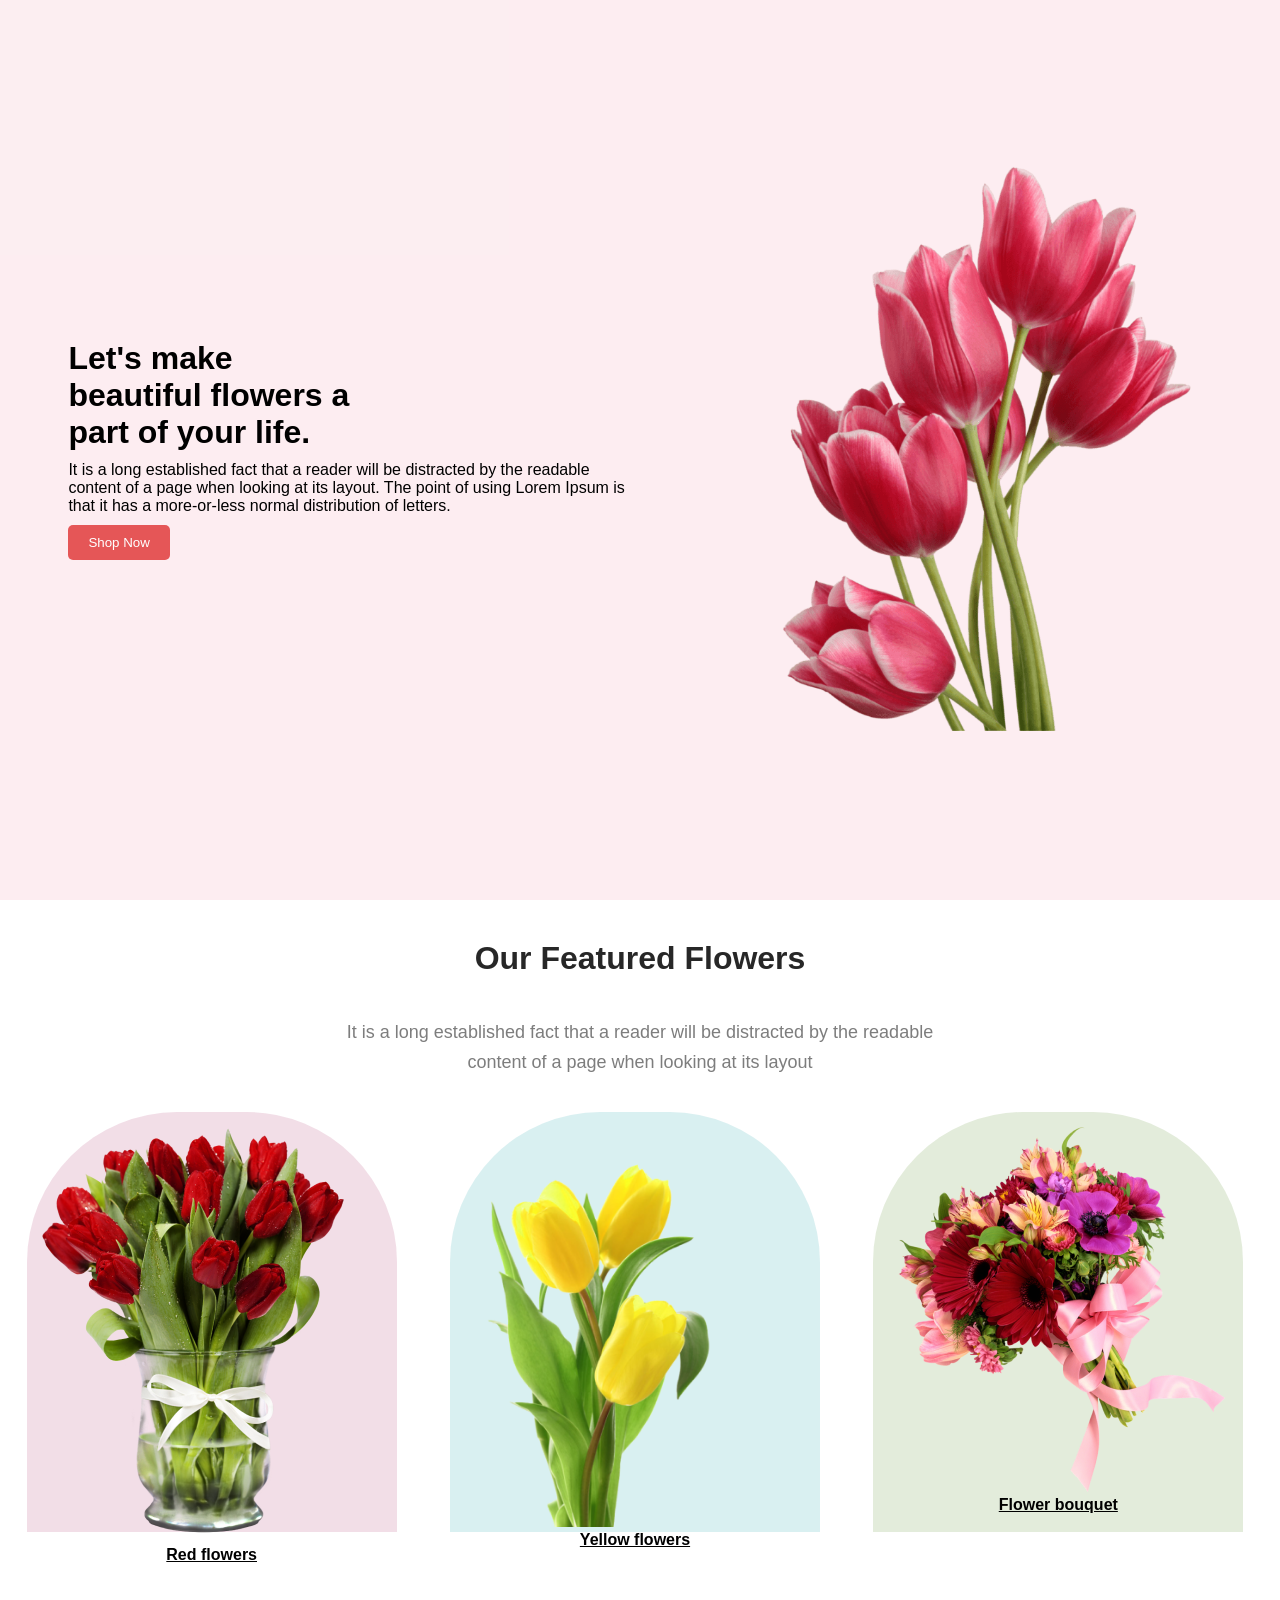
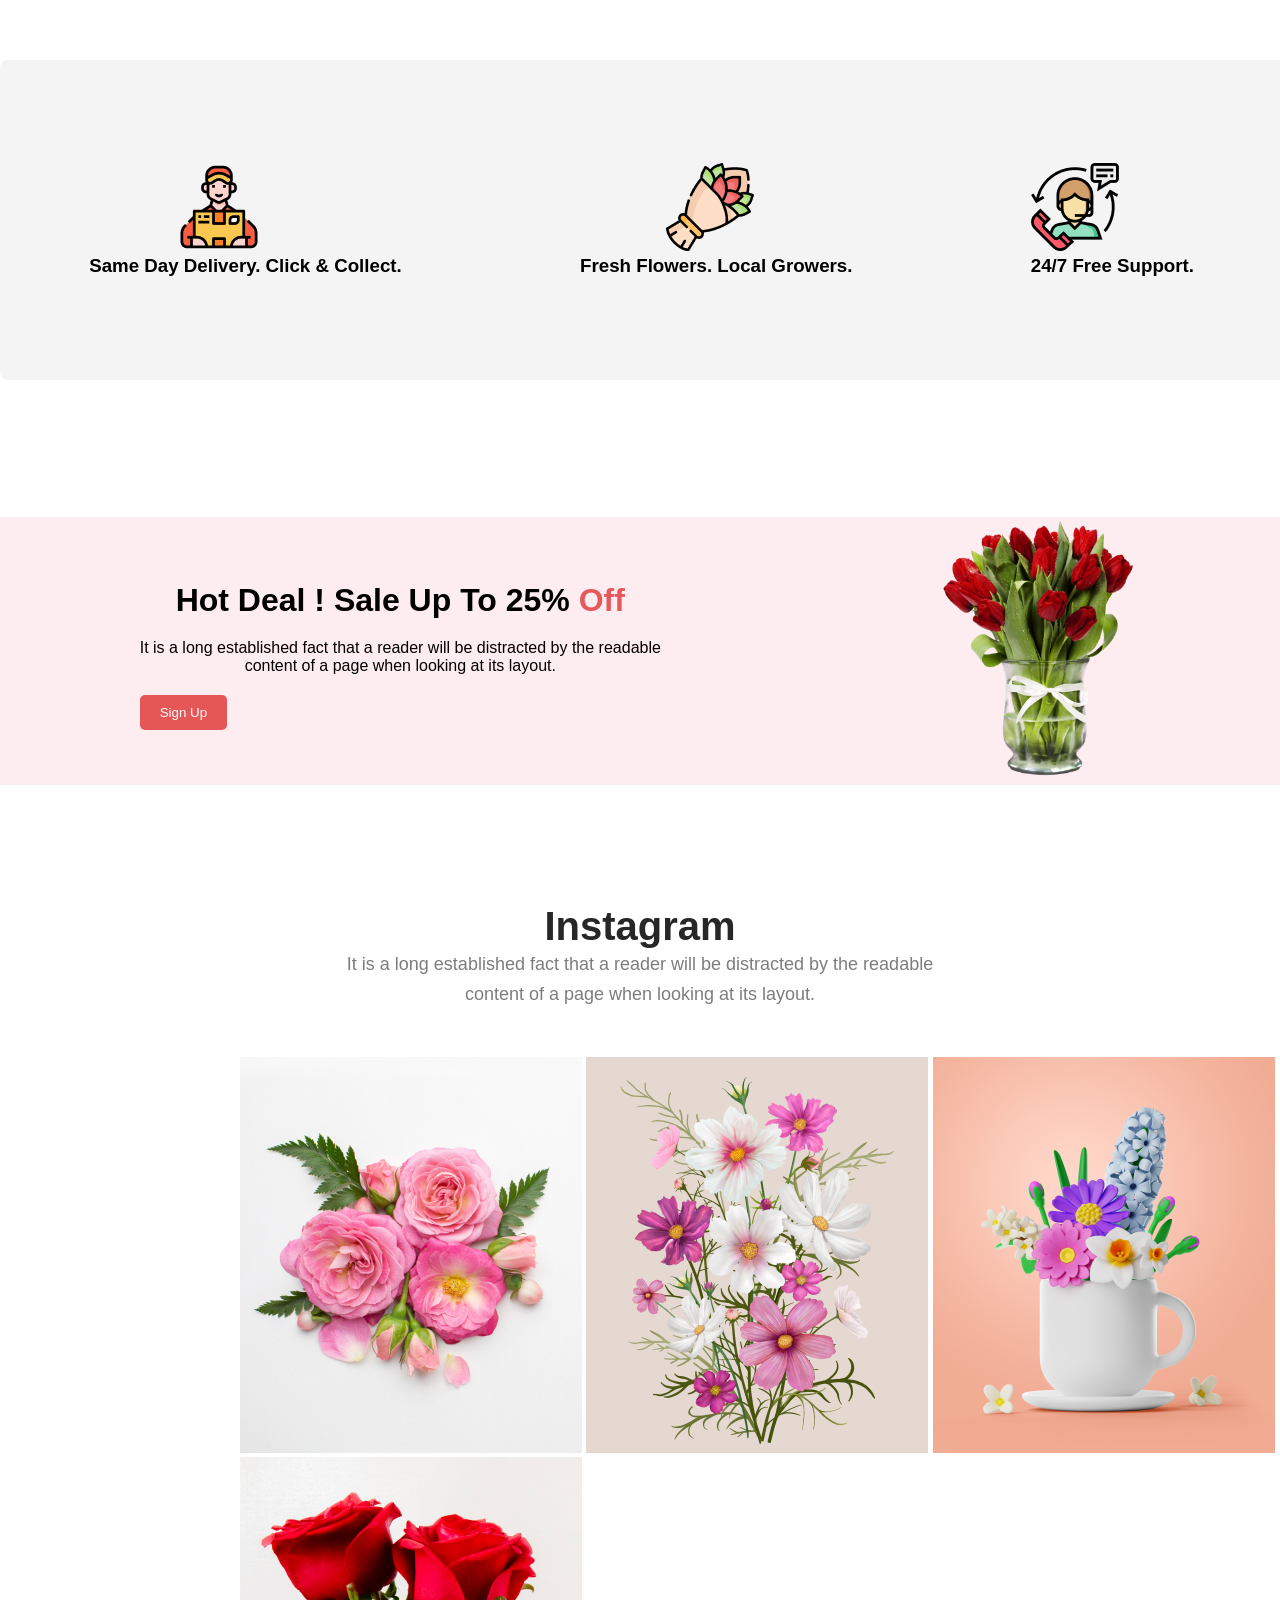
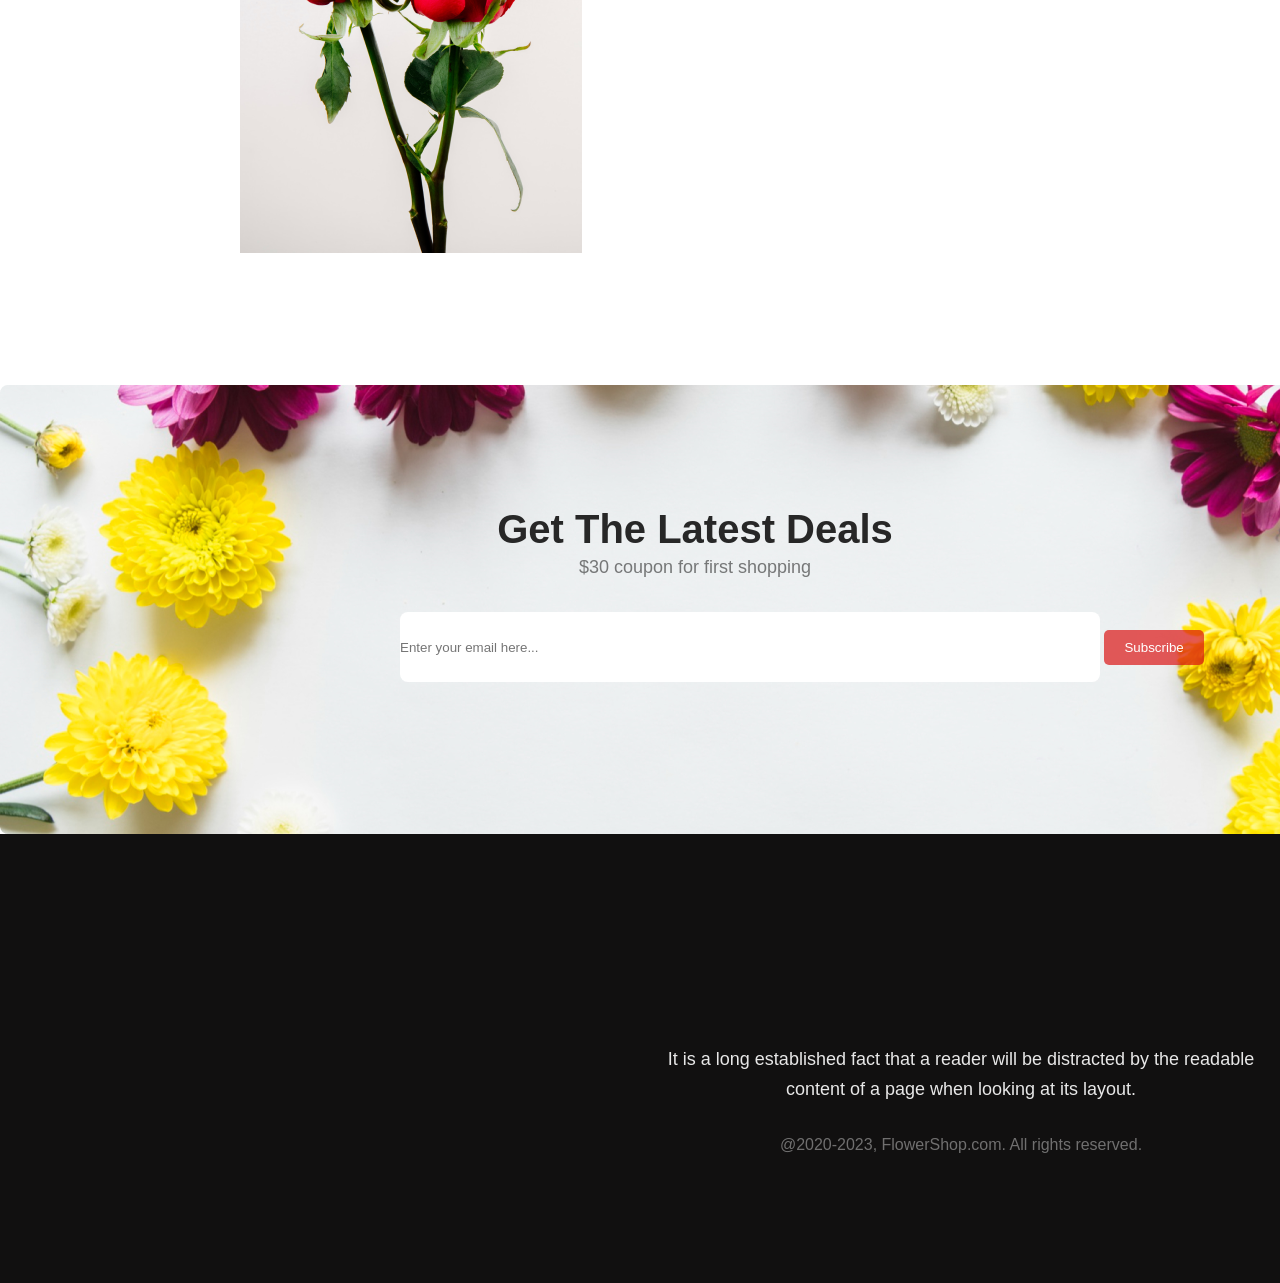
==== flower-shop-assignment/Traial/html.html @ a41bc5e6 "final" ====
<!DOCTYPE html>
<html lang="en">

<head>
    <meta charset="UTF-8">
    <meta name="viewport" content="width=device-width, initial-scale=1.0">
    <title>Online Flower Shop</title>
    <link rel="stylesheet" href="style/style.css">
</head>

<body>
    <header>
        <!-- this is the heading section -->
        <section>
            <div class="banner">
                <div class="text">
                    <h1 class="title">Let's make <br> beautiful flowers a
                        <br> part of your life.
                    </h1>
                    <p class="paragraph">It is a long established fact that a reader will be distracted by the readable
                        <br> content of a page when looking at its layout. The point of using Lorem Ipsum is <br> that
                        it has a more-or-less normal distribution of letters.
                    </p>
                    <input class="btn" type="button" value="Shop Now">
                </div>
                <div class="banner-photo">
                    <img width="450px" src="../Flower Asset/pngwing 10.png" alt="">

                </div>
            </div>

        </section>

    </header>
    <main>
        <!-- our feature -->
        <section>
            <h3 class="section-title">Our Featured Flowers</h3>
            <p class="section-description">It is a long established fact that a reader will be distracted by the
                readable <br>
                content of a page when looking at its layout</p>

            <div class="picture-container">
                <div class="picture1">
                    <img src="../Flower Asset/pngwing 8.png" alt="">
                    <figcaption class="fig-align">Red flowers </figcaption>
                </div>
                <div class="picture2">
                    <img width="270px" src="../Flower Asset/pngwing 7.png" alt="">
                    <figcaption class="fig-align">Yellow flowers</figcaption>
                </div>
                <div class="picture3">
                    <img src="../Flower Asset/pngwing 5.png" alt="">
                    <figcaption class="fig-align">Flower bouquet</figcaption>
                </div>

            </div>
        </section>
        <section class="box">
            <div>
                <img class="icon" src="../Flower Asset/Group 57.png" alt="">
                <h3>Same Day Delivery. Click & Collect.</h3>
            </div>
            <div>
                <img src="../Flower Asset/Group 58.png" alt="" class="icon">
                <h3 class="icon-descrip">Fresh Flowers. Local Growers.</h3>
            </div>
            <div>
                <img src="../Flower Asset/Group 59.png" alt="" class="icon3">
                <h3 class="icon-descrip">24/7 Free Support.</h3>
            </div>
        </section>

        <!-- This is the hot deal section -->
        <section>
            <div class="section">
                <div class="head">
                    <h1>Hot Deal ! Sale Up To 25% <span>Off</span> </h1>
                    <p>It is a long established fact that a reader will be distracted by the readable<br>content of a
                        page when looking at its layout.</p>
                    <input class="btn change" type="button" value="Sign Up">
                </div>
                <div class="photo">
                    <img width="200px" src="../Flower Asset/pngwing 8.png" alt="">
                </div>
            </div>
        </section>

        <!-- instagram -->
        <section class="instagram-container">
            <h1 class="instagram-title">Instagram</h1>
            <p class="title-description">It is a long established fact that a reader will be distracted by the readable
                <br>content of a page when looking at its layout.</p>
            <div class="image-container">
                <img src="../Flower Asset/Flower 01.png" alt="">
                <img src="../Flower Asset/Rectangle 4.png" alt="">
                <img src="../Flower Asset/Rectangle 5.png" alt="">
                <img src="../Flower Asset/Rectangle 6.png" alt="">
            </div>
        </section>


        <!-- get the latest details -->
        <section class="latest-details">
            <h1 class="latest-title">Get The Latest Deals</h1>
            <p class="latest-title-description">$30 coupon for first shopping</p>
            <div class="place">
                <input placeholder="Enter your email here..." type="text" class="email">
                <button class="btn">Subscribe</button>
            </div>
        </section>
    </main>
    <footer>
        <section class="flowershop-container">
            <p class="flowershop-description">It is a long established fact that a reader will be distracted by the
                readable <br> content of a page when looking at its layout.</p>
            <p class="end-description">@2020-2023, FlowerShop.com. All rights reserved. </p>
        </section>

    </footer>
</body>

</html>
---- flower-shop-assignment/Traial/style/style.css ----
* {
    margin: 0px;
    padding: 0px;
    font-family: 'Segoe UI', Tahoma, Geneva, Verdana, sans-serif;
}

.banner {
    display: flex;
    justify-content: space-around;
    height: 100vh;
    align-items: center;
    background-color: rgba(229, 84, 115, 0.10);
    background-position: center;
    background-size: cover;
    background-repeat: no-repeat;
}


.title {
    font-size: xx-large;
    font-weight: bold;
    padding-bottom: 10px;

}

.featurecontainer>h1 {
    color: #272727;
    text-align: center;
    font-family: Lato;
    font-size: xx-large;
    font-style: normal;
    font-weight: bold;
    line-height: normal;
    margin-top: 8%;
    margin-bottom: 2%;
}

.featurecontainer>p {
    color: #343333;
    text-align: center;
    font-family: Lato;
    font-style: normal;
    line-height: normal;
    margin-bottom: 4%;

}

.paragraph {
    padding-bottom: 10px;
}

.btn {
    padding: 10px 20px;
    background-color: rgba(219, 20, 20, 0.692);
    color: white;
    border: none;
    border-radius: 5px;

}

.section {
    display: flex;
    justify-content: space-around;
    align-items: center;
    background-color: rgba(229, 84, 115, 0.10);
    background-position: center;
    background-size: cover;
    background-repeat: no-repeat;
}

span {
    color: rgba(219, 20, 20, 0.692);
}

.description,
.head>h1 {
    font-size: xx-large;
    padding-top: 10px;
    padding-bottom: 10px;
    text-align: center;
    justify-content: center;
}

.head>p {
    padding-top: 10px;
    padding-bottom: 20px;
    justify-content: center;
    text-align: center;
}

.paragraph,
{
font-size: x-large;
padding-top: 20px;
padding-bottom: 10px;
text-align: center;
justify-content: center;
}

.img {
    justify-content: space-evenly;
    align-items: center;
    white: space 5px;
    height: 100px;
}

.Subscribecontainer {
    background-image: url("../style/back\ 9.png");
    width: 70%;
    margin: auto;
    padding: 20px;
    border-radius: 5px;
    margin-top: 50px;
    margin-bottom: 50px;
    background-position: center;
    height: 250px;
}

.input {
    height: 60px;
    flex-shrink: 0;
    padding-right: 50px;
    border-radius: 8px;
    background: #FFF;
    width: 50%;
    text-align: center;
    border: none;

}

.Subscribecontainer>p {
    color: rgba(34, 32, 32, 0.706);
    padding-top: 5px;
    padding-bottom: 30px;
    text-align: center;
    justify-content: center;
}

.section-title {
    color: #272727;
    text-align: center;
    font-size: xx-large;
    font-style: normal;
    font-weight: 800;
    line-height: normal;
    padding: 40px;

}

.section-description {
    color: rgba(39, 39, 39, 0.60);
    text-align: center;
    font-size: 18px;
    font-style: normal;
    font-weight: 400;
    line-height: 30px;
    margin-bottom: 35px;
}

.picture-container {
    display: flex;
    border-radius: 500px;
    align-items: center;
    justify-content: space-around;
    margin-right: 10px;
    margin-bottom: 10%;

}

.picture1 {
    background: rgba(167, 33, 98, 0.15);
    width: 350px;
    height: 400px;
    align-items: center;
    border-top-left-radius: 150px;
    border-top-right-radius: 150px;
    padding: 10px;

}

.picture2 {
    background: rgba(5, 151, 160, 0.15);
    width: 350px;
    height: 400px;
    border-top-left-radius: 150px;
    border-top-right-radius: 150px;
    padding: 10px;
}

.picture3 {
    background: rgba(71, 125, 17, 0.15);
    width: 350px;
    height: 400px;
    border-top-left-radius: 150px;
    border-top-right-radius: 150px;
    padding: 10px;
}

.fig-align {
    text-align: center;
    text-decoration-line: underline;
    font-weight: bolder;
}

.box {
    display: flex;
    width: 1440px;
    height: 320px;
    margin: auto;
    margin-bottom: 137px;
    justify-content: space-around;
    align-items: center;
    border-radius: 8px;
    background-color: rgba(39, 39, 39, 0.05);
}

.icon {
    width: 88px;
    height: 88px;
    padding-left: 86px;

}

.icon3 {
    padding-right: 232px;

}

.instagram-title {
    color: #272727;
    text-align: center;
    font-size: 40px;
    font-weight: 800;
    margin-top: 119px;
}

.title-description {
    color: rgba(39, 39, 39, 0.60);
    text-align: center;
    font-size: 18px;
    font-style: normal;
    font-weight: 400;
    line-height: 30px;
    margin-bottom: 48px;
}

.image-container {
    margin-left: 240px;
    margin-bottom: 128px;
}

.latest-details {
    width: 1390px;
    height: 449px;
    margin: auto;
    padding: 0px;
    background-image: url('./back\ 9.png');
}

.latest-title {
    color: #272727;
    text-align: center;
    font-size: 40px;
    font-weight: 800;
    padding-top: 122px;
    padding-left: 534;
}

.latest-title-description {
    color: rgba(39, 39, 39, 0.60);
    text-align: center;
    font-size: 18px;
    font-weight: 400;
    line-height: 30px;
}

.email {
    border: none;
    width: 700px;
    height: 70px;
    border-radius: 8px;
    background: #FFF;

}

.place {
    margin-top: 30px;
    padding-left: 400px;
    justify-content: space-around;
    align-items: center;
}

.flowershop-container {
    background-color: #111010;
    width: 1922px;
    height: 449px;
}

.flowershop-description {
    color: rgba(255, 255, 255, 0.90);
    text-align: center;
    font-size: 18px;
    font-weight: 400;
    line-height: 30px;
    padding-top: 210px;
    justify-content: space-around;
    margin-bottom: 32px;
}

.end-description {
    color: rgba(255, 255, 255, 0.40);
    text-align: center;
    font-size: 16px;
    font-weight: 400;
}
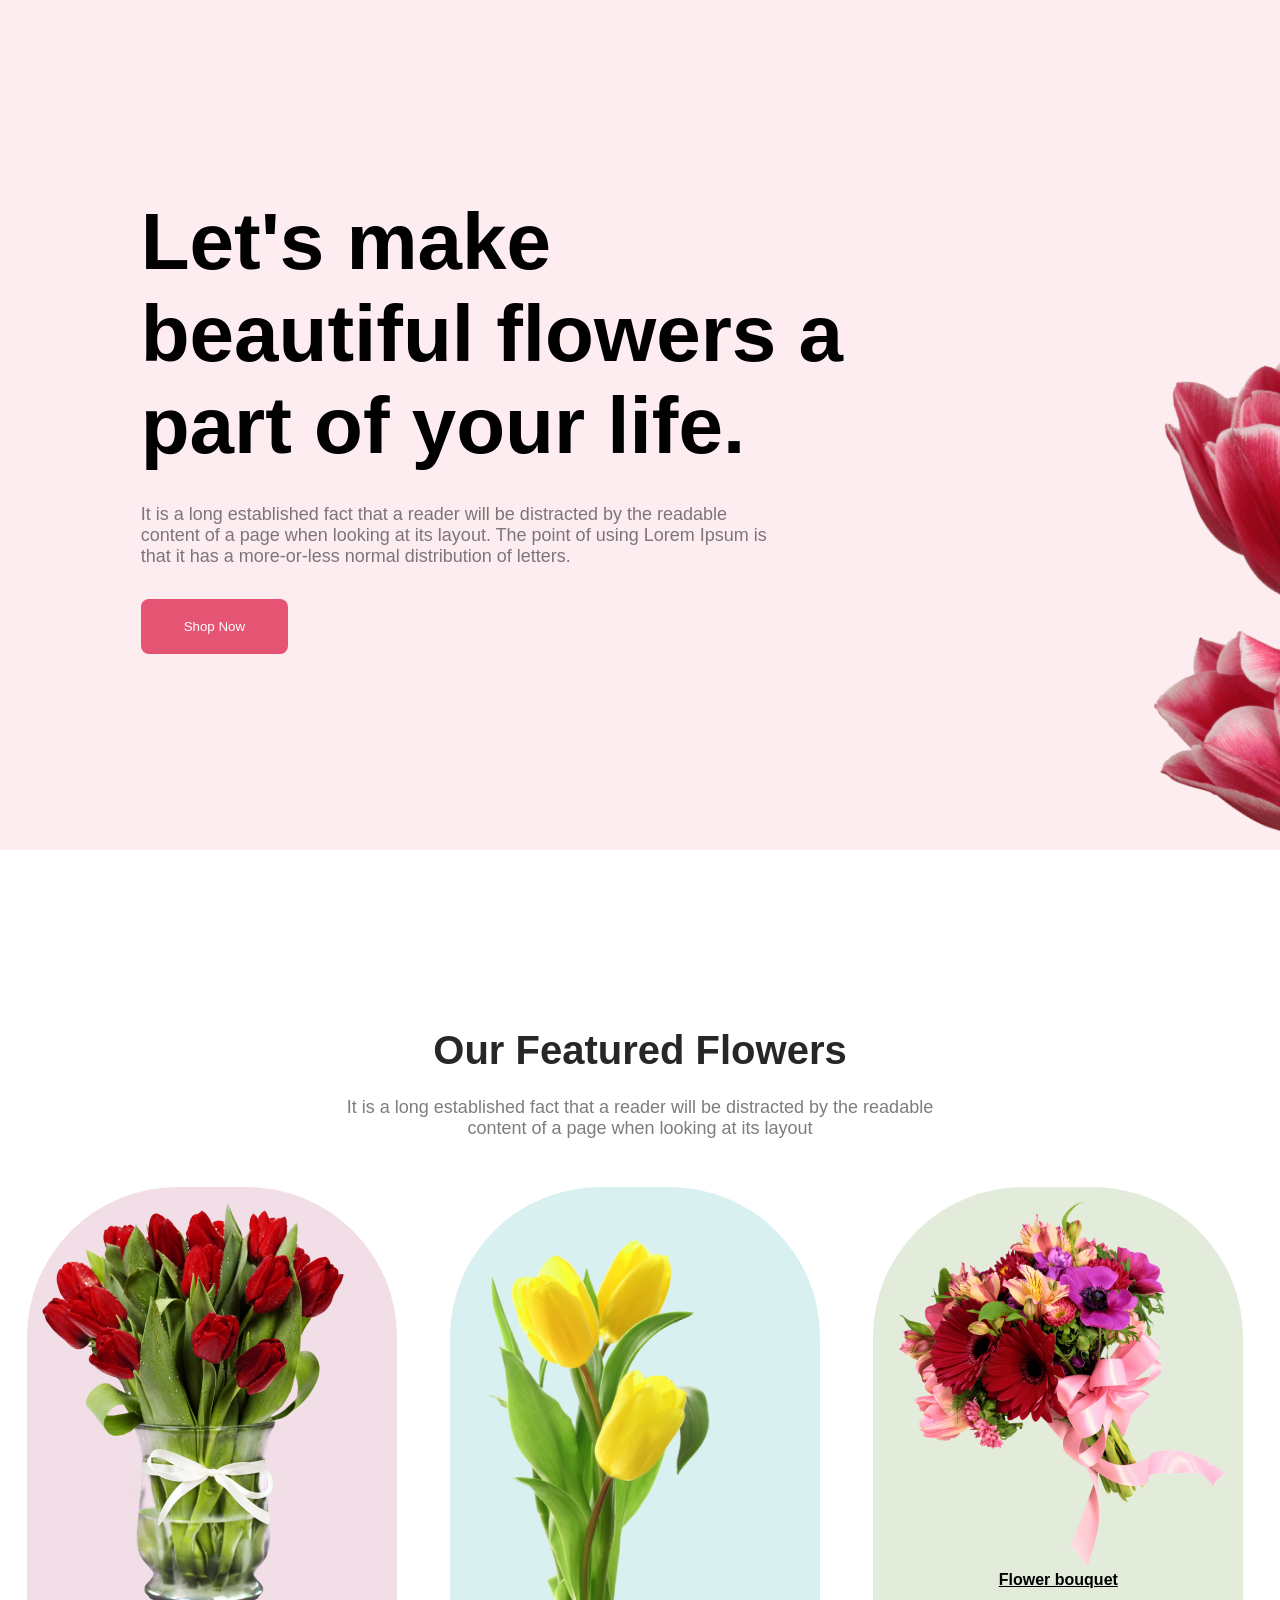
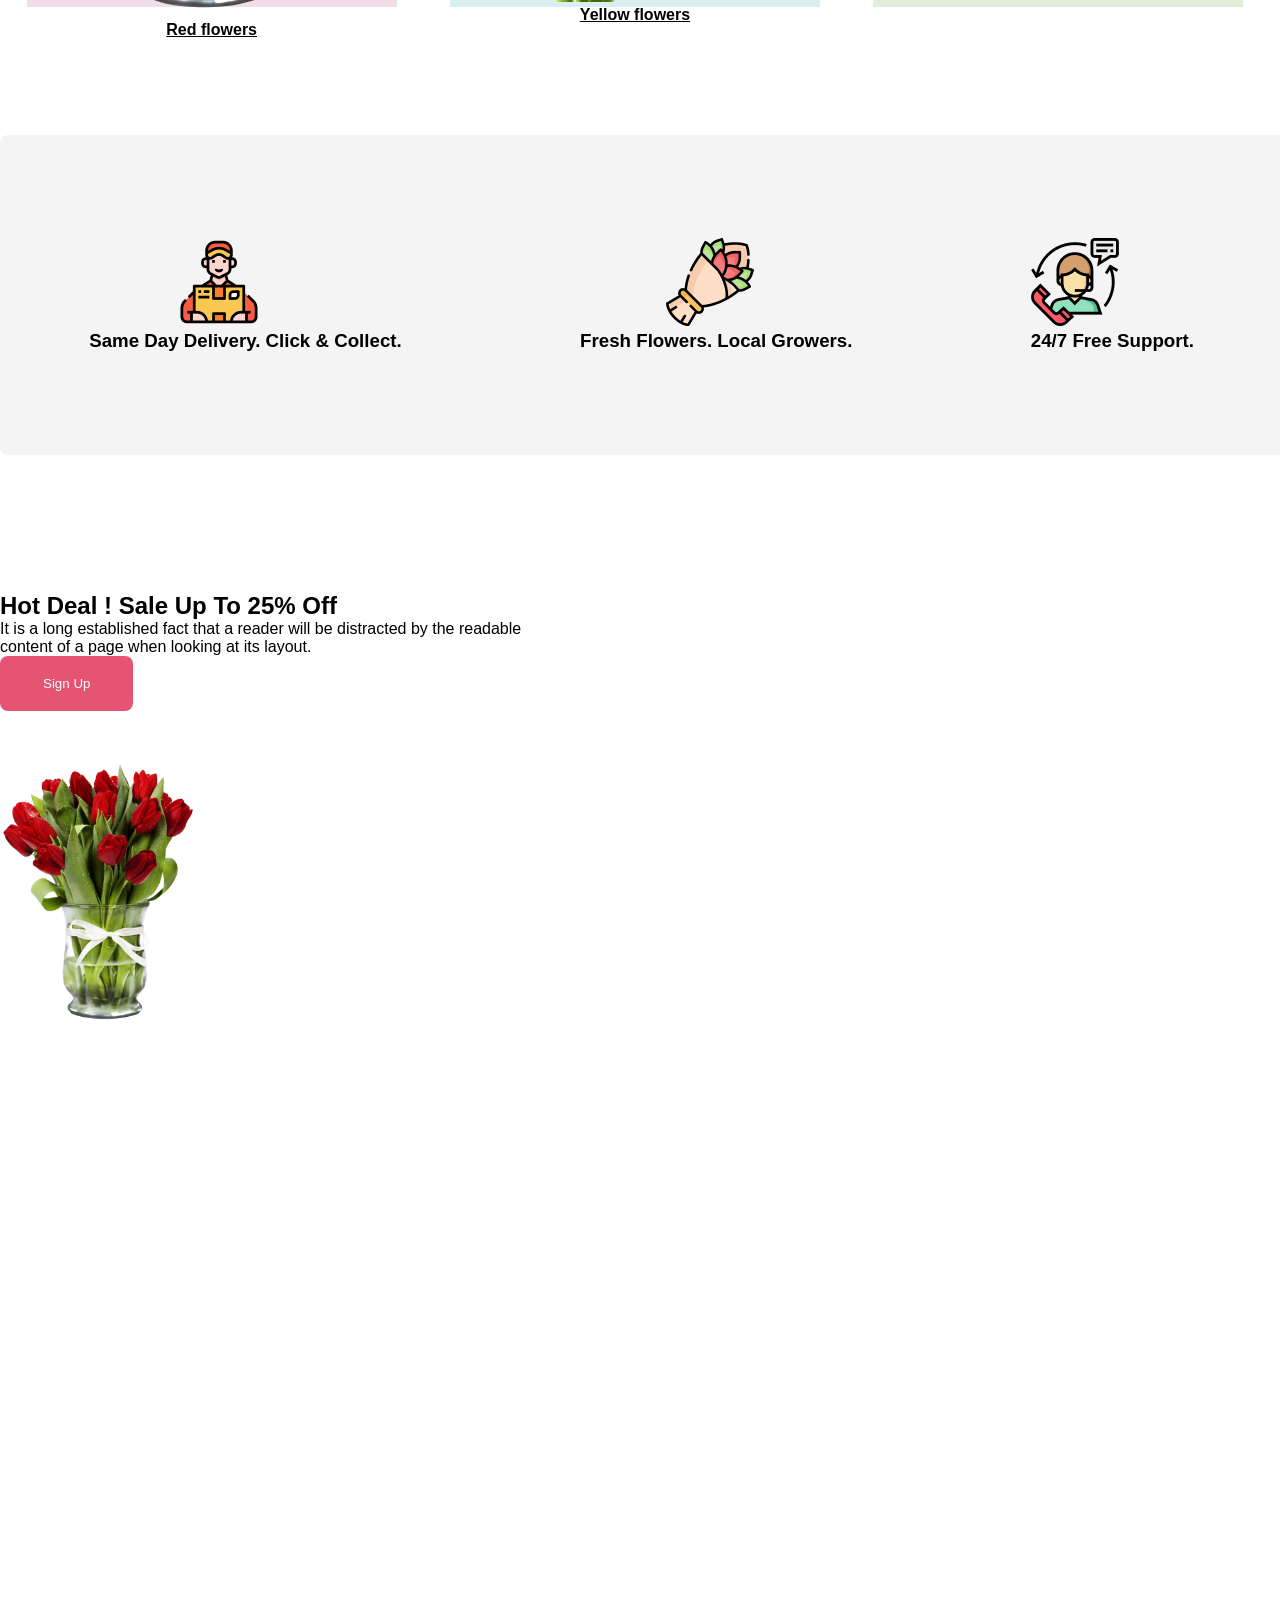
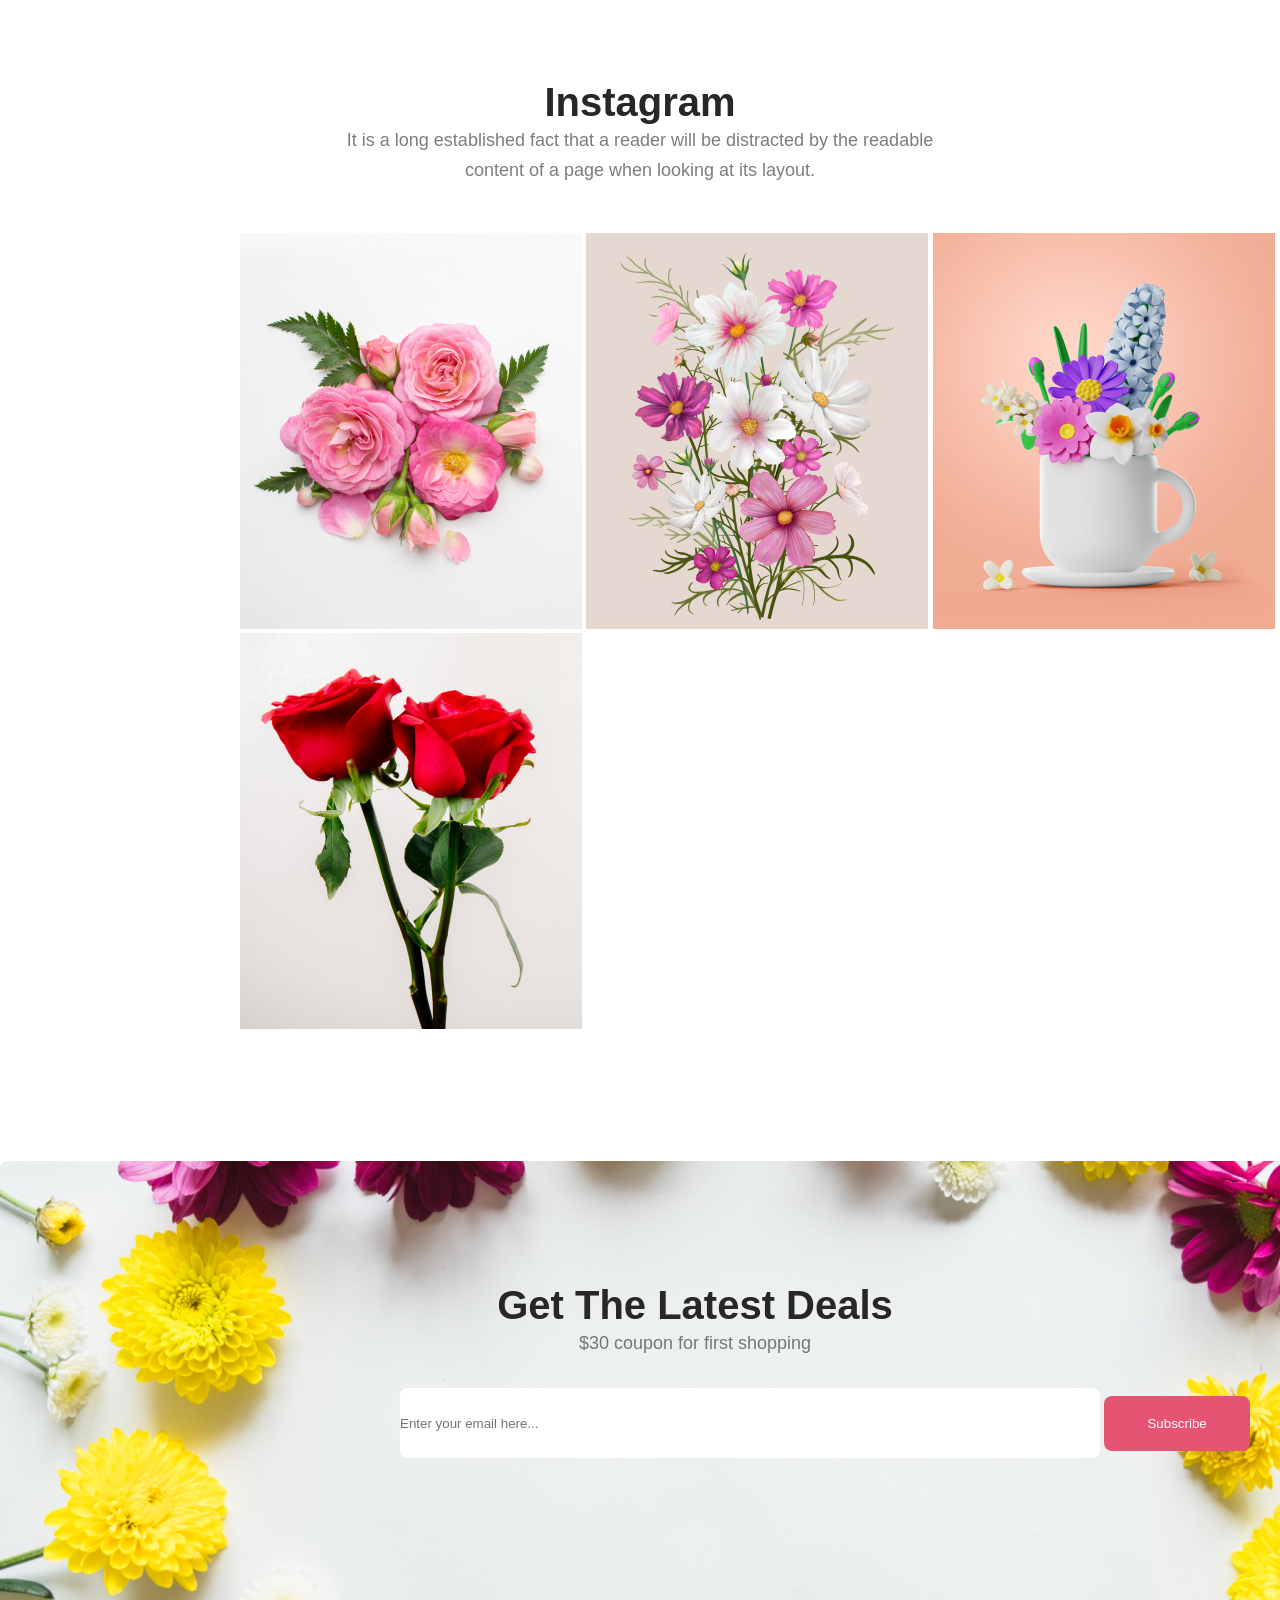
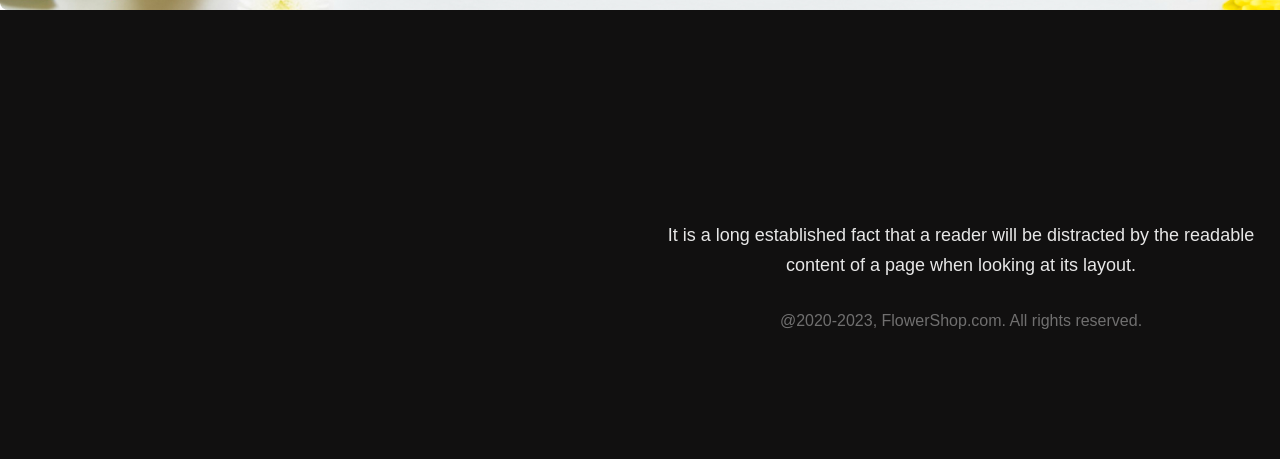
==== commit d726ec5d: "final" ====
--- a/flower-shop-assignment/Traial/html.html
+++ b/flower-shop-assignment/Traial/html.html
@@ -11,36 +11,32 @@
 <body>
     <header>
         <!-- this is the heading section -->
-        <section>
-            <div class="banner">
-                <div class="text">
-                    <h1 class="title">Let's make <br> beautiful flowers a
-                        <br> part of your life.
-                    </h1>
-                    <p class="paragraph">It is a long established fact that a reader will be distracted by the readable
-                        <br> content of a page when looking at its layout. The point of using Lorem Ipsum is <br> that
-                        it has a more-or-less normal distribution of letters.
-                    </p>
-                    <input class="btn" type="button" value="Shop Now">
-                </div>
-                <div class="banner-photo">
-                    <img width="450px" src="../Flower Asset/pngwing 10.png" alt="">
-
-                </div>
+        <section class="banner">
+            <div class="text">
+                <h1 class="text-title">Let's make <br> beautiful flowers a
+                    <br> part of your life.
+                </h1>
+                <p class="text-description">It is a long established fact that a reader will be distracted by the readable
+                    <br> content of a page when looking at its layout. The point of using Lorem Ipsum is <br> that
+                    it has a more-or-less normal distribution of letters.
+                </p>
+                <input class="btn" type="button" value="Shop Now">
             </div>
-
+            <div class="photo">
+                <img src="../Flower Asset/pngwing 10.png" alt="">
+            </div>
         </section>
 
     </header>
     <main>
-        <!-- our feature -->
+        <!-- main feature section start -->
         <section>
             <h3 class="section-title">Our Featured Flowers</h3>
             <p class="section-description">It is a long established fact that a reader will be distracted by the
                 readable <br>
                 content of a page when looking at its layout</p>
 
-            <div class="picture-container">
+            <box class="picture-container">
                 <div class="picture1">
                     <img src="../Flower Asset/pngwing 8.png" alt="">
                     <figcaption class="fig-align">Red flowers </figcaption>
@@ -52,7 +48,7 @@
                 <div class="picture3">
                     <img src="../Flower Asset/pngwing 5.png" alt="">
                     <figcaption class="fig-align">Flower bouquet</figcaption>
-                </div>
+                </box>
 
             </div>
         </section>
@@ -90,7 +86,8 @@
         <section class="instagram-container">
             <h1 class="instagram-title">Instagram</h1>
             <p class="title-description">It is a long established fact that a reader will be distracted by the readable
-                <br>content of a page when looking at its layout.</p>
+                <br>content of a page when looking at its layout.
+            </p>
             <div class="image-container">
                 <img src="../Flower Asset/Flower 01.png" alt="">
                 <img src="../Flower Asset/Rectangle 4.png" alt="">
--- a/flower-shop-assignment/Traial/style/style.css
+++ b/flower-shop-assignment/Traial/style/style.css
@@ -7,23 +7,41 @@
 .banner {
     display: flex;
     justify-content: space-around;
-    height: 100vh;
     align-items: center;
     background-color: rgba(229, 84, 115, 0.10);
-    background-position: center;
-    background-size: cover;
-    background-repeat: no-repeat;
-}
-
-
-.title {
-    font-size: xx-large;
-    font-weight: bold;
-    padding-bottom: 10px;
-
-}
-
-.featurecontainer>h1 {
+    width: 1920px;
+    height: 850px;
+}
+
+.text-title {
+    font-size: 80px;
+    padding-bottom: 32px;
+}
+
+.text-description {
+    color: rgba(39, 39, 39, 0.60);
+    font-size: 18px;
+    font-weight: 400px;
+    padding-bottom: 32px;
+}
+
+.btn {
+    padding: 20px 43px;
+    background-color: #E55473;
+    color: white;
+    border: none;
+    border-radius: 8px;
+}
+
+.photo {
+    width: 635px;
+    height: 800px;
+    padding-right: 20px;
+    padding-top: 50px;
+}
+
+
+/* .featurecontainer>h1 {
     color: #272727;
     text-align: center;
     font-family: Lato;
@@ -43,20 +61,12 @@
     line-height: normal;
     margin-bottom: 4%;
 
-}
-
+} */
+/* 
 .paragraph {
     padding-bottom: 10px;
 }
 
-.btn {
-    padding: 10px 20px;
-    background-color: rgba(219, 20, 20, 0.692);
-    color: white;
-    border: none;
-    border-radius: 5px;
-
-}
 
 .section {
     display: flex;
@@ -134,27 +144,22 @@
     padding-bottom: 30px;
     text-align: center;
     justify-content: center;
-}
-
+} */
 .section-title {
     color: #272727;
     text-align: center;
-    font-size: xx-large;
-    font-style: normal;
+    font-size: 40px;
     font-weight: 800;
-    line-height: normal;
-    padding: 40px;
-
+    padding-top: 178px;
+    padding-bottom: 24px;
 }
 
 .section-description {
     color: rgba(39, 39, 39, 0.60);
     text-align: center;
     font-size: 18px;
-    font-style: normal;
-    font-weight: 400;
-    line-height: 30px;
-    margin-bottom: 35px;
+    font-weight: 400;
+    padding-bottom: 48px;
 }
 
 .picture-container {
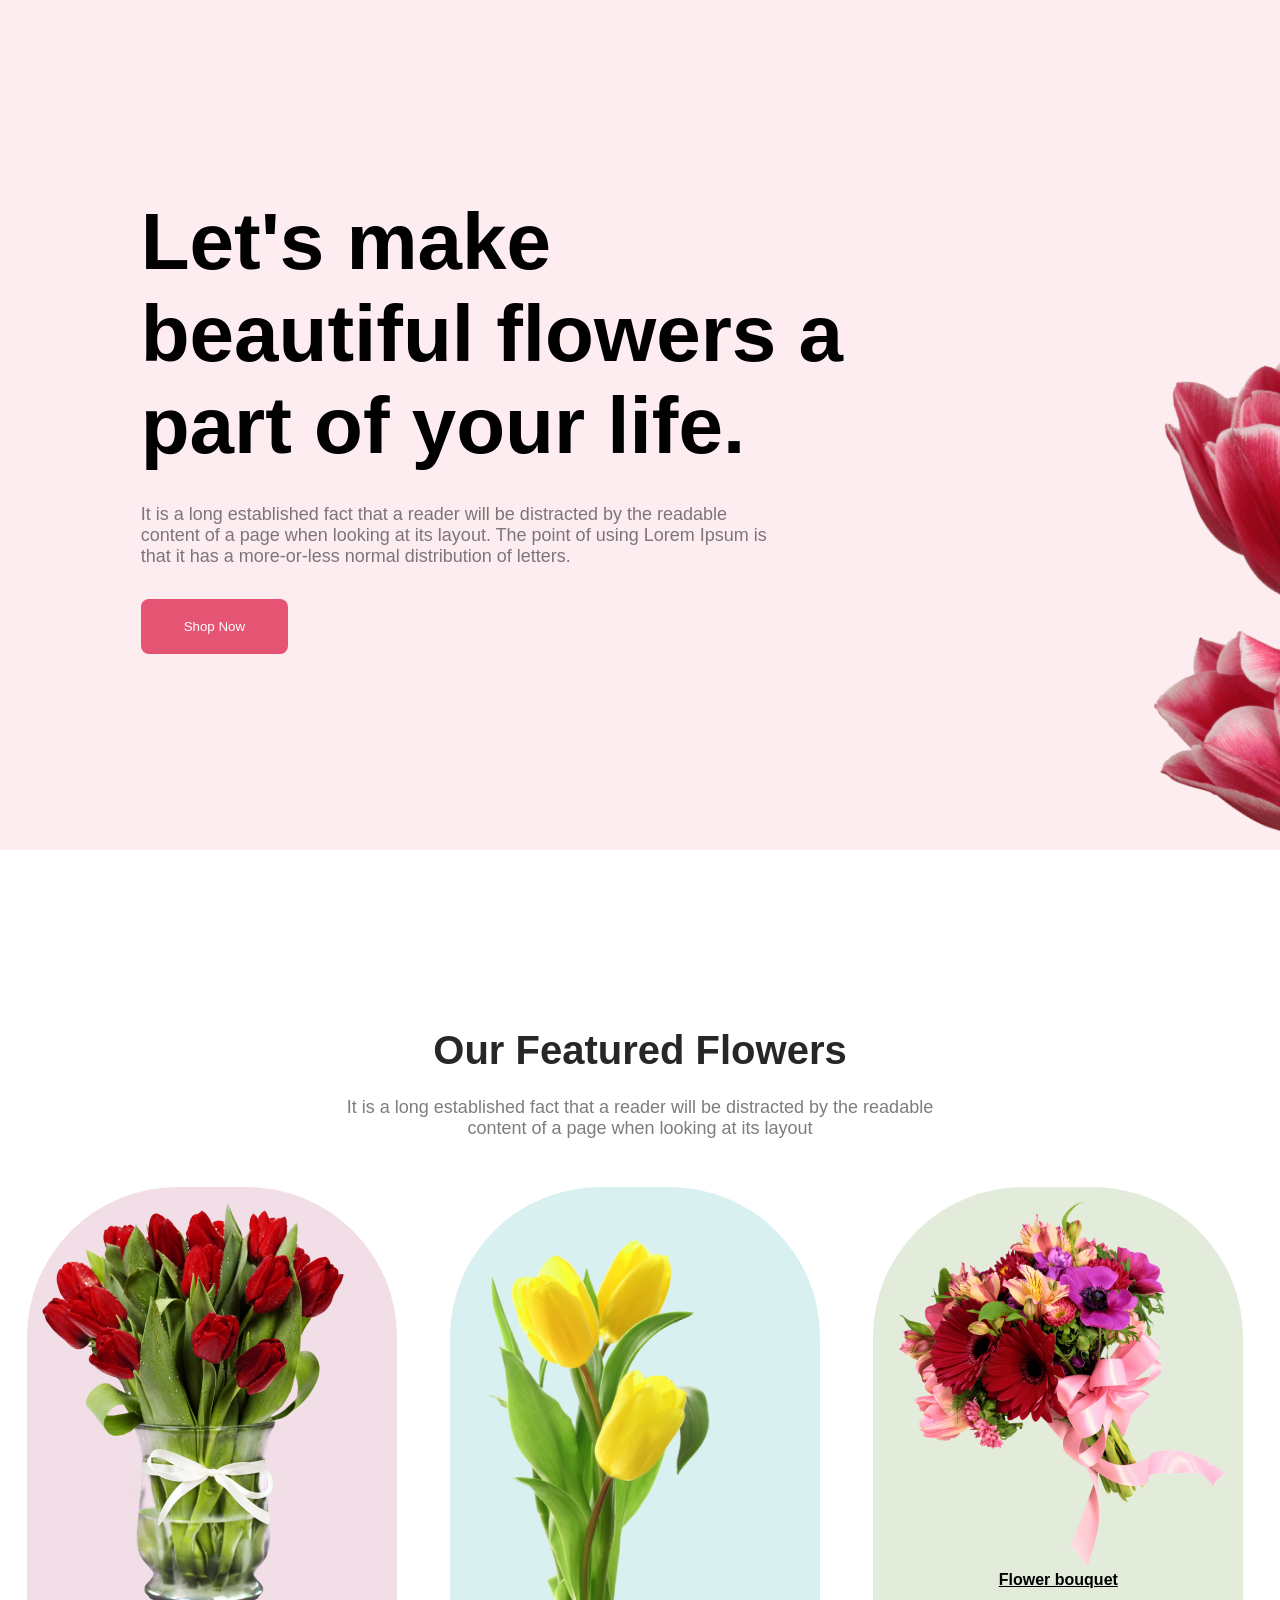
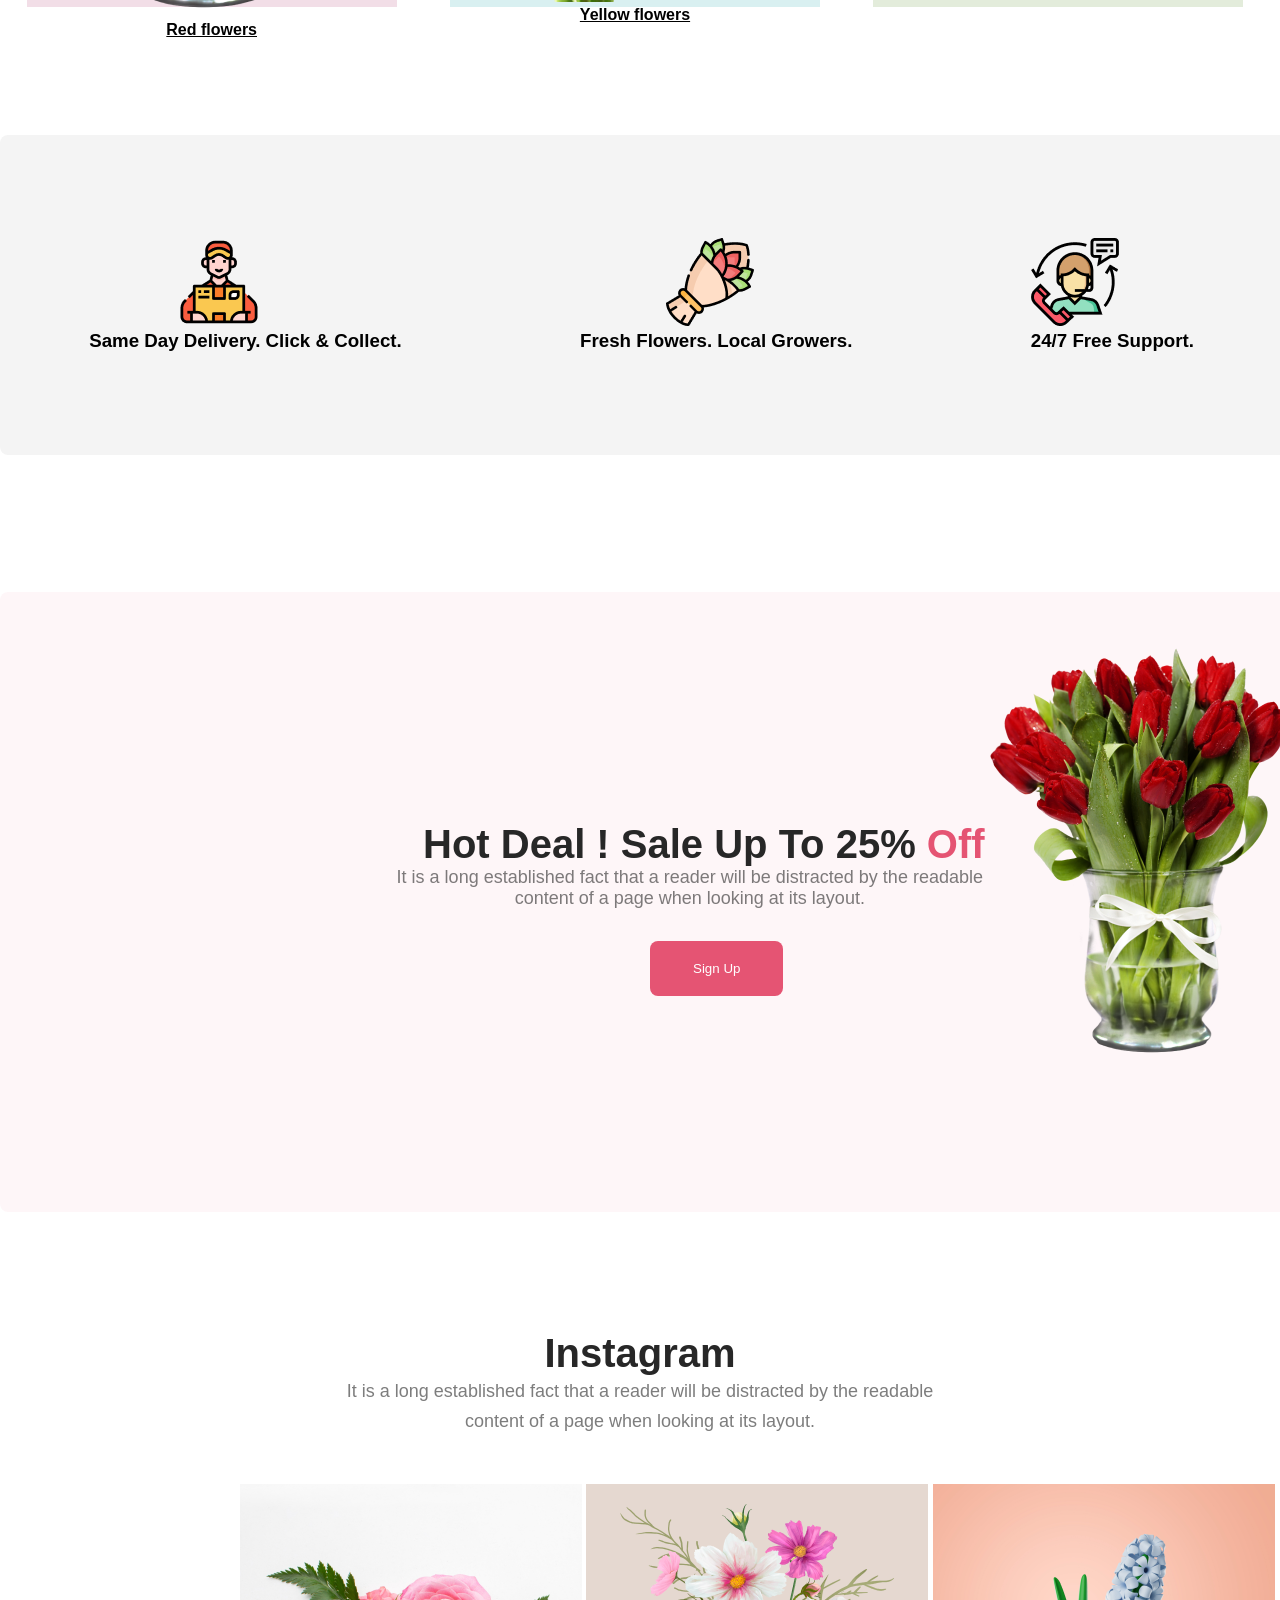
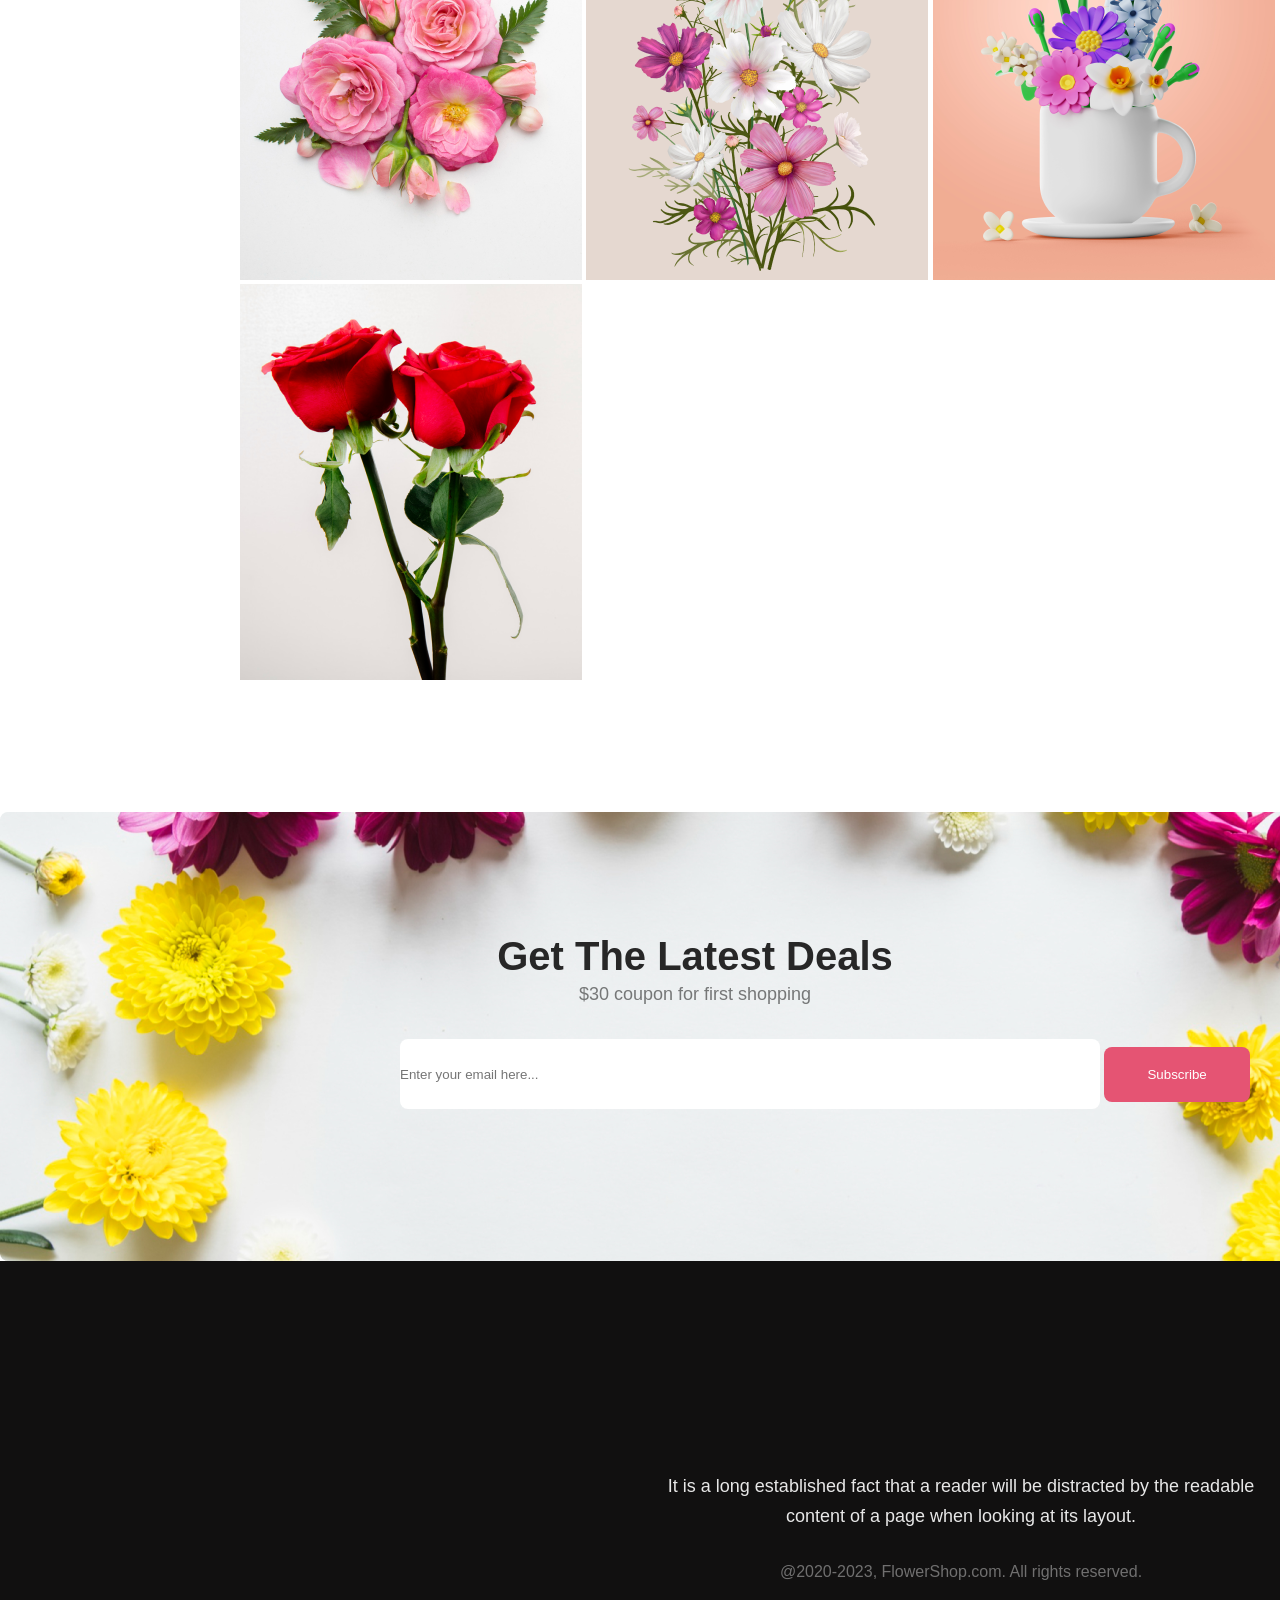
==== commit 19e9ced8: "final style change" ====
--- a/flower-shop-assignment/Traial/html.html
+++ b/flower-shop-assignment/Traial/html.html
@@ -68,20 +68,17 @@
         </section>
 
         <!-- This is the hot deal section -->
-        <section>
-            <div class="section">
-                <div class="head">
-                    <h1>Hot Deal ! Sale Up To 25% <span>Off</span> </h1>
-                    <p>It is a long established fact that a reader will be distracted by the readable<br>content of a
+        <section class="hot-deal-container">
+                <div>
+                    <h1 class="container-title">Hot Deal ! Sale Up To 25% <span>Off</span> </h1>
+                    <p class="container-title-describe">It is a long established fact that a reader will be distracted by the readable<br>content of a
                         page when looking at its layout.</p>
-                    <input class="btn change" type="button" value="Sign Up">
+                    <input id="btn-change" class="btn" type="button" value="Sign Up">
                 </div>
                 <div class="photo">
-                    <img width="200px" src="../Flower Asset/pngwing 8.png" alt="">
+                    <img class="deal-photo" src="../Flower Asset/pngwing 8.png" alt="">
                 </div>
-            </div>
         </section>
-
         <!-- instagram -->
         <section class="instagram-container">
             <h1 class="instagram-title">Instagram</h1>
@@ -95,8 +92,6 @@
                 <img src="../Flower Asset/Rectangle 6.png" alt="">
             </div>
         </section>
-
-
         <!-- get the latest details -->
         <section class="latest-details">
             <h1 class="latest-title">Get The Latest Deals</h1>
@@ -113,8 +108,6 @@
                 readable <br> content of a page when looking at its layout.</p>
             <p class="end-description">@2020-2023, FlowerShop.com. All rights reserved. </p>
         </section>
-
     </footer>
 </body>
-
 </html>
--- a/flower-shop-assignment/Traial/style/style.css
+++ b/flower-shop-assignment/Traial/style/style.css
@@ -40,111 +40,49 @@
     padding-top: 50px;
 }
 
-
-/* .featurecontainer>h1 {
-    color: #272727;
-    text-align: center;
-    font-family: Lato;
-    font-size: xx-large;
-    font-style: normal;
-    font-weight: bold;
-    line-height: normal;
-    margin-top: 8%;
-    margin-bottom: 2%;
-}
-
-.featurecontainer>p {
-    color: #343333;
-    text-align: center;
-    font-family: Lato;
-    font-style: normal;
-    line-height: normal;
-    margin-bottom: 4%;
-
-} */
-/* 
-.paragraph {
-    padding-bottom: 10px;
-}
-
-
-.section {
-    display: flex;
-    justify-content: space-around;
-    align-items: center;
-    background-color: rgba(229, 84, 115, 0.10);
-    background-position: center;
-    background-size: cover;
-    background-repeat: no-repeat;
+.hot-deal-container {
+    display: flex;
+    border-radius: 8px;
+    background: rgba(229, 84, 115, 0.05);
+    width: 1922px;
+    height: 620px;
+}
+
+.container-title {
+    color: #272727;
+    font-size: 40px;
+    font-weight: 800;
+    padding-left: 423px;
+    padding-top: 230px;
 }
 
 span {
-    color: rgba(219, 20, 20, 0.692);
-}
-
-.description,
-.head>h1 {
-    font-size: xx-large;
-    padding-top: 10px;
-    padding-bottom: 10px;
-    text-align: center;
-    justify-content: center;
-}
-
-.head>p {
-    padding-top: 10px;
-    padding-bottom: 20px;
-    justify-content: center;
-    text-align: center;
-}
-
-.paragraph,
-{
-font-size: x-large;
-padding-top: 20px;
-padding-bottom: 10px;
-text-align: center;
-justify-content: center;
-}
-
-.img {
-    justify-content: space-evenly;
-    align-items: center;
-    white: space 5px;
-    height: 100px;
-}
-
-.Subscribecontainer {
-    background-image: url("../style/back\ 9.png");
-    width: 70%;
-    margin: auto;
-    padding: 20px;
-    border-radius: 5px;
-    margin-top: 50px;
-    margin-bottom: 50px;
-    background-position: center;
-    height: 250px;
-}
-
-.input {
-    height: 60px;
-    flex-shrink: 0;
-    padding-right: 50px;
-    border-radius: 8px;
-    background: #FFF;
-    width: 50%;
-    text-align: center;
-    border: none;
-
-}
-
-.Subscribecontainer>p {
-    color: rgba(34, 32, 32, 0.706);
-    padding-top: 5px;
-    padding-bottom: 30px;
-    text-align: center;
-    justify-content: center;
-} */
+    color: #E55473;
+}
+
+.container-title-describe {
+    color: rgba(39, 39, 39, 0.60);
+    text-align: center;
+    font-size: 18px;
+    font-weight: 400;
+    padding-left: 395px;
+}
+
+#btn-change {
+    align-items: center;
+    justify-content: space-around;
+    display: inline-flex;
+    padding: 20px 43px;
+    align-items: flex-start;
+    gap: 10px;
+    margin-top: 32px;
+    margin-left:650px;
+}
+.deal-photo{
+    width: 318px;
+    height: 420px;
+}
+
 .section-title {
     color: #272727;
     text-align: center;
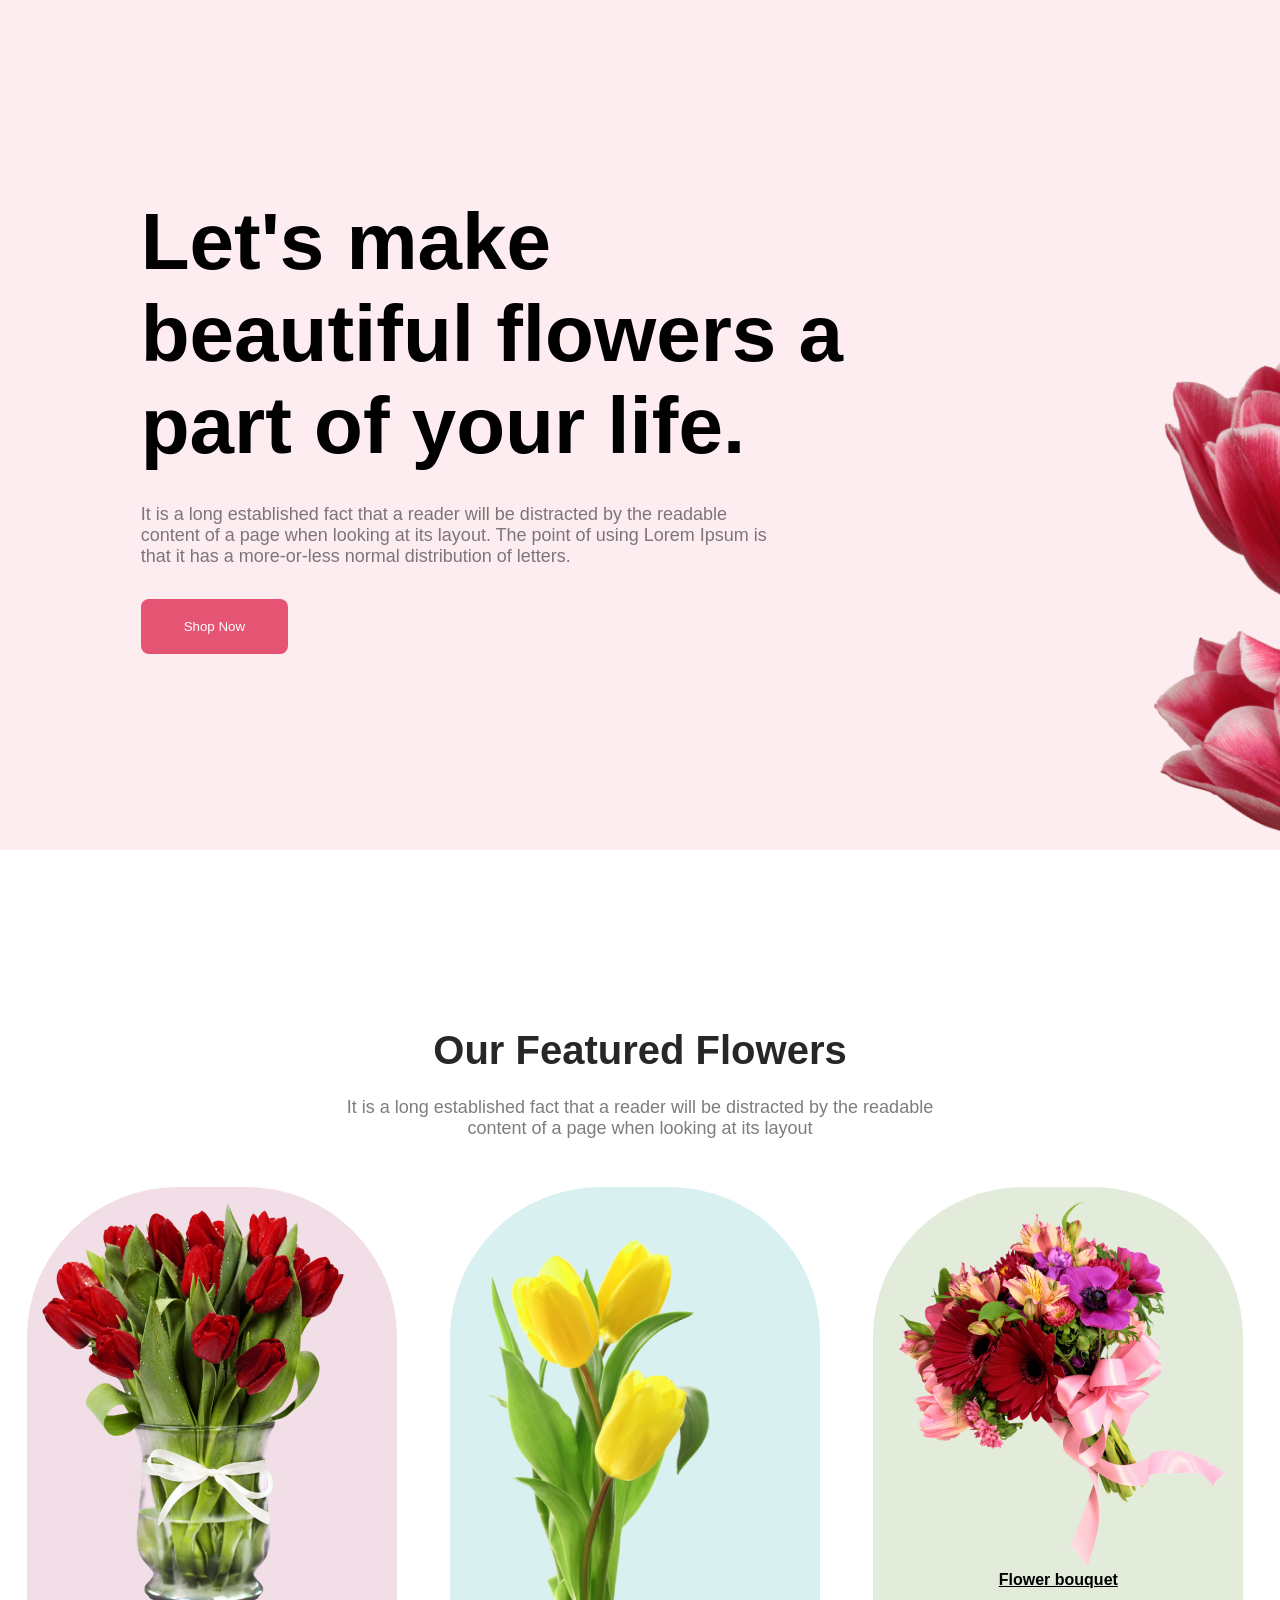
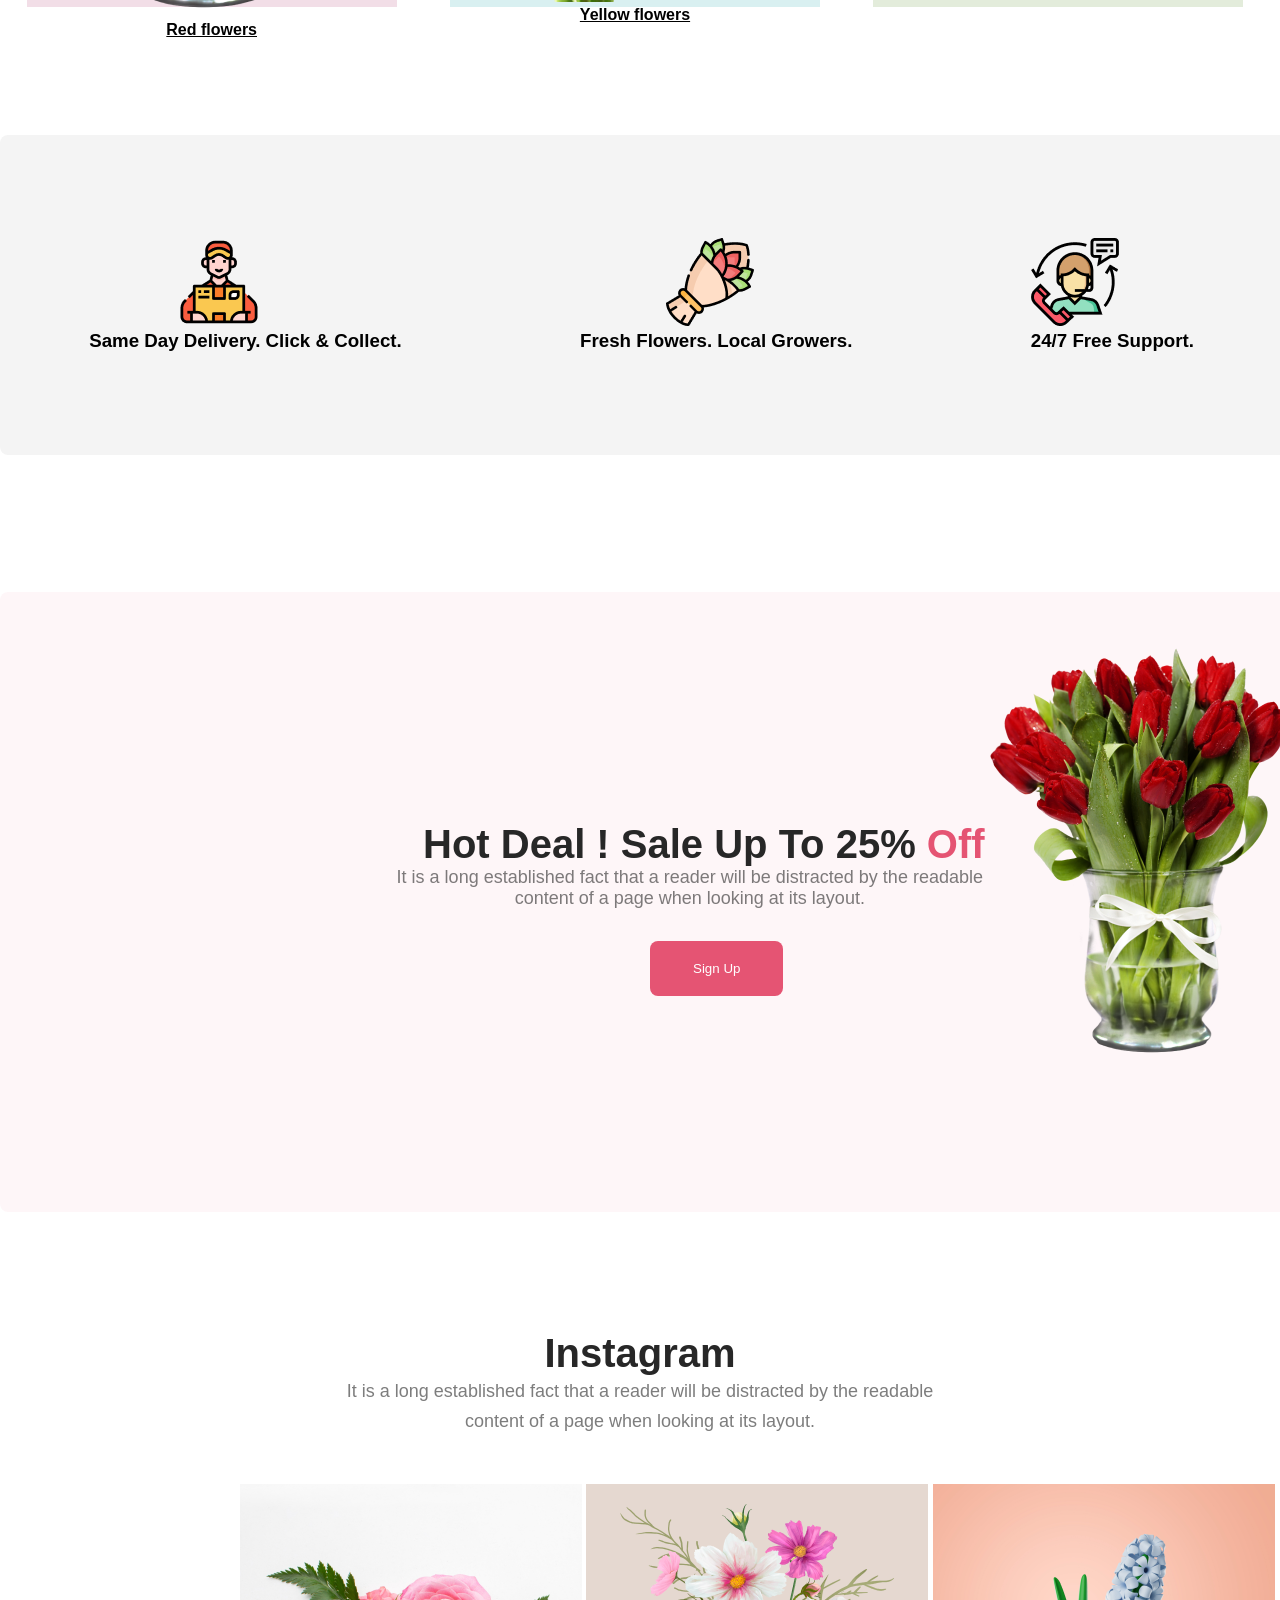
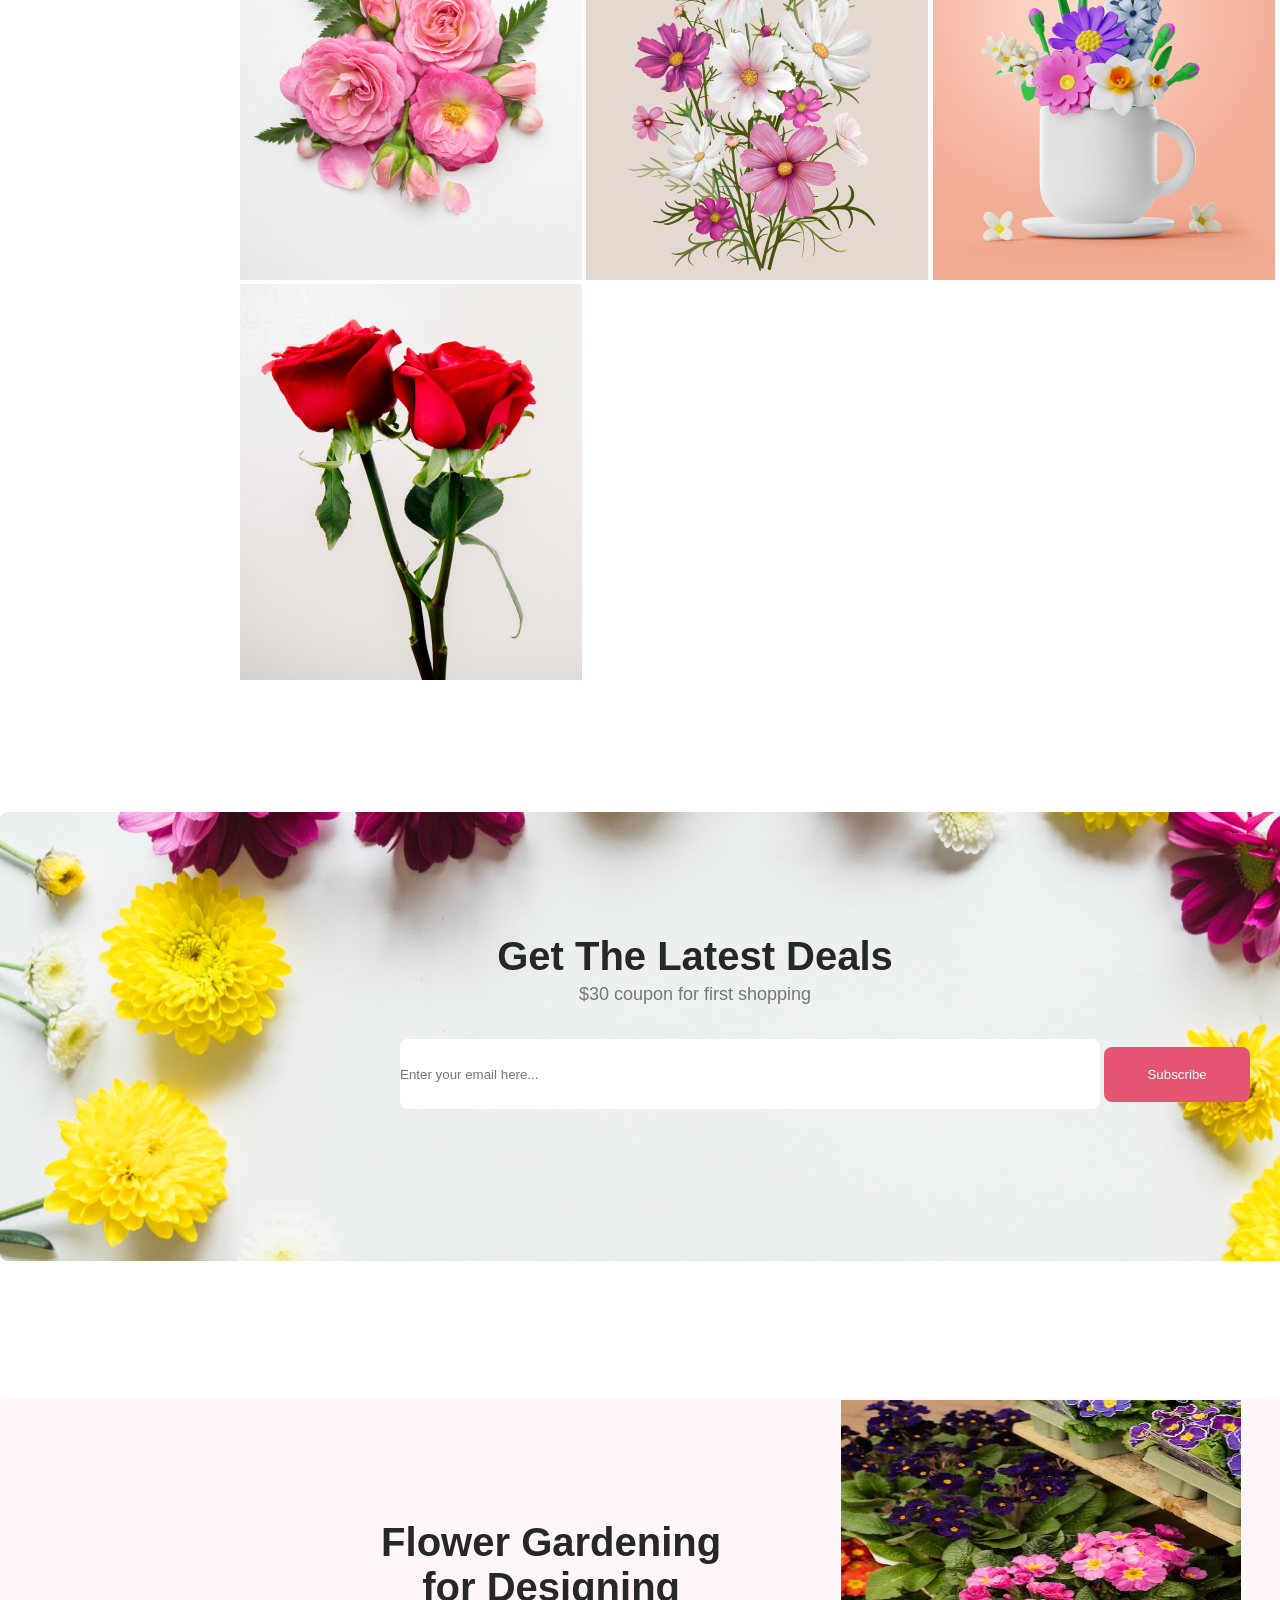
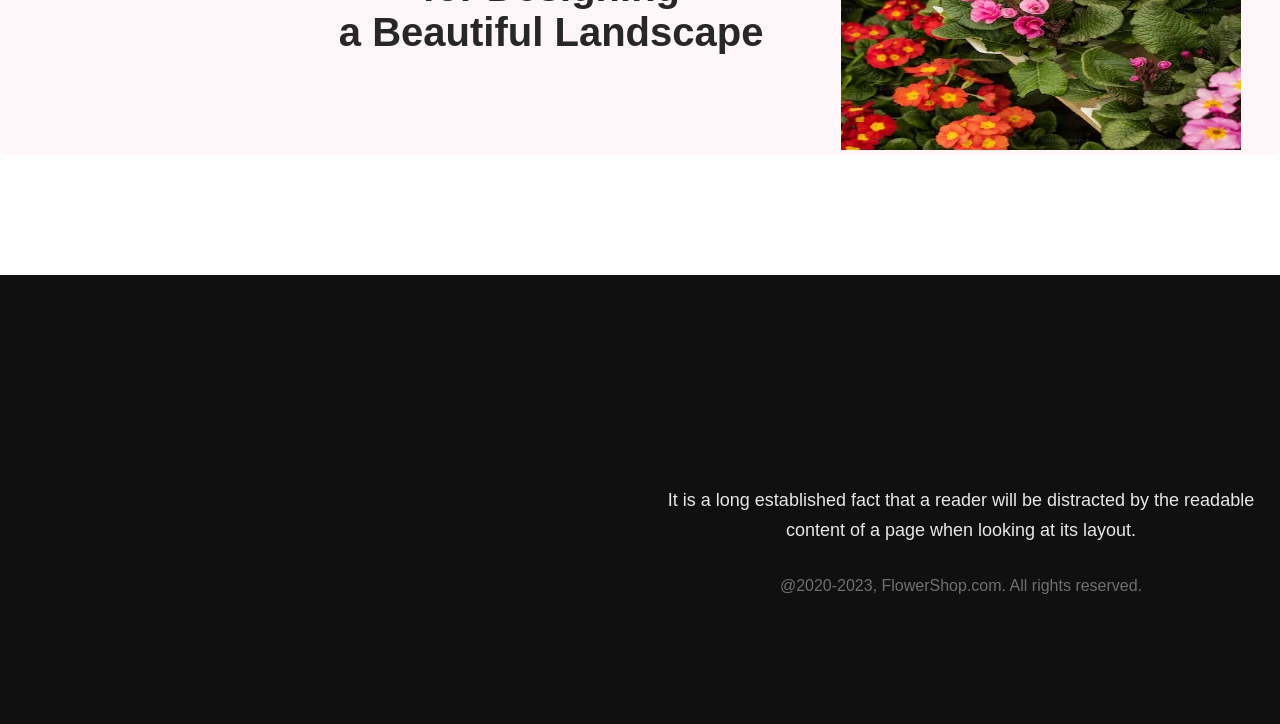
==== commit da119505: "final changes" ====
--- a/flower-shop-assignment/Traial/html.html
+++ b/flower-shop-assignment/Traial/html.html
@@ -101,6 +101,15 @@
                 <button class="btn">Subscribe</button>
             </div>
         </section>
+        <section class="Flower-gardening">
+            <div>
+                <h1 id="garden-title" class="latest-title">Flower Gardening <br> for
+                Designing <br> a Beautiful Landscape</h1>
+            </div>
+            <div>
+                <img id="garden-photo" src="../Flower Asset/flower.png" alt="">
+            </div>
+        </section>
     </main>
     <footer>
         <section class="flowershop-container">
--- a/flower-shop-assignment/Traial/style/style.css
+++ b/flower-shop-assignment/Traial/style/style.css
@@ -225,20 +225,17 @@
     background: #FFF;
 
 }
-
 .place {
     margin-top: 30px;
     padding-left: 400px;
     justify-content: space-around;
     align-items: center;
 }
-
 .flowershop-container {
     background-color: #111010;
     width: 1922px;
     height: 449px;
 }
-
 .flowershop-description {
     color: rgba(255, 255, 255, 0.90);
     text-align: center;
@@ -249,10 +246,26 @@
     justify-content: space-around;
     margin-bottom: 32px;
 }
-
 .end-description {
     color: rgba(255, 255, 255, 0.40);
     text-align: center;
     font-size: 16px;
     font-weight: 400;
+}
+.Flower-gardening{
+    display: flex;
+    justify-content: space-around;
+    align-items: center;
+    margin-top: 137px;
+    margin-bottom: 120px;
+    border-radius: 8px;
+    background: rgba(229, 84, 115, 0.05);
+}
+#garden-photo{
+    width: 400px;
+    height: 350px;
+}
+#garden-title{
+    padding-left: 300px;
+    padding-bottom: 100px;
 }
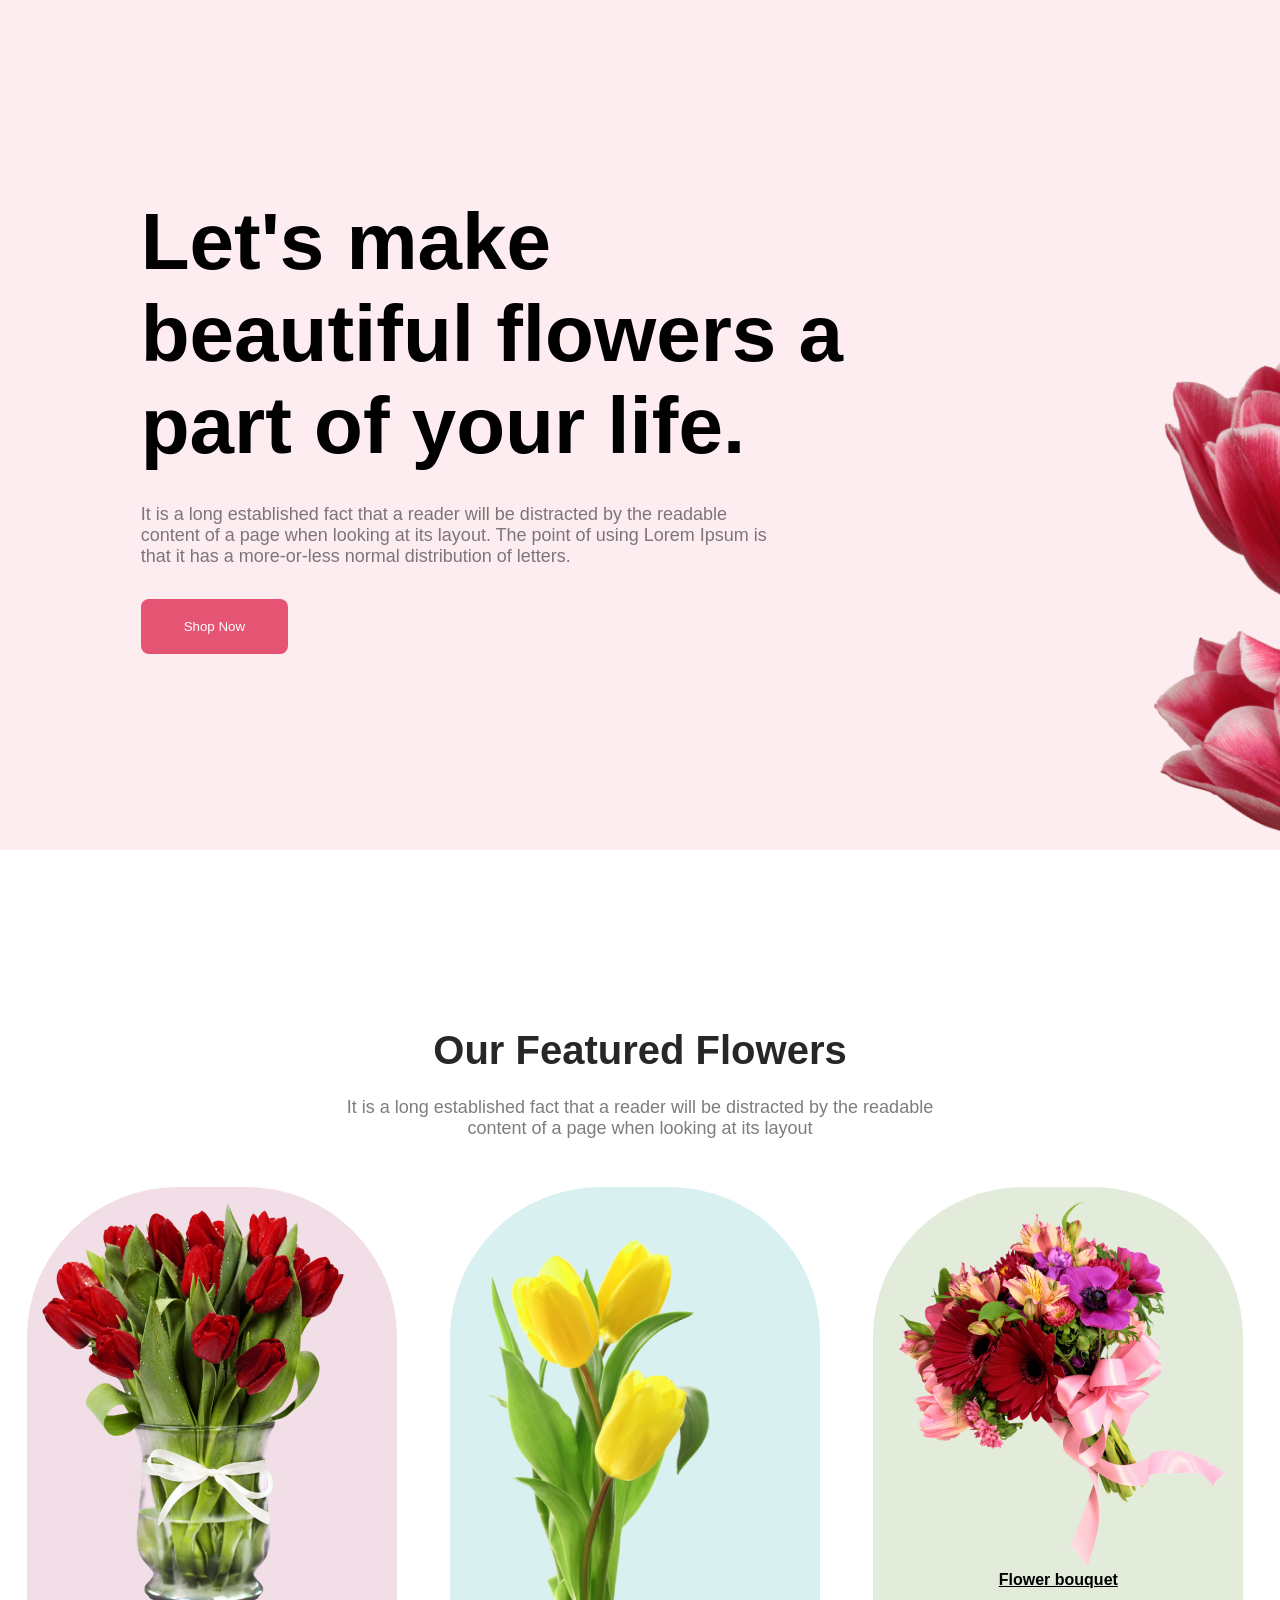
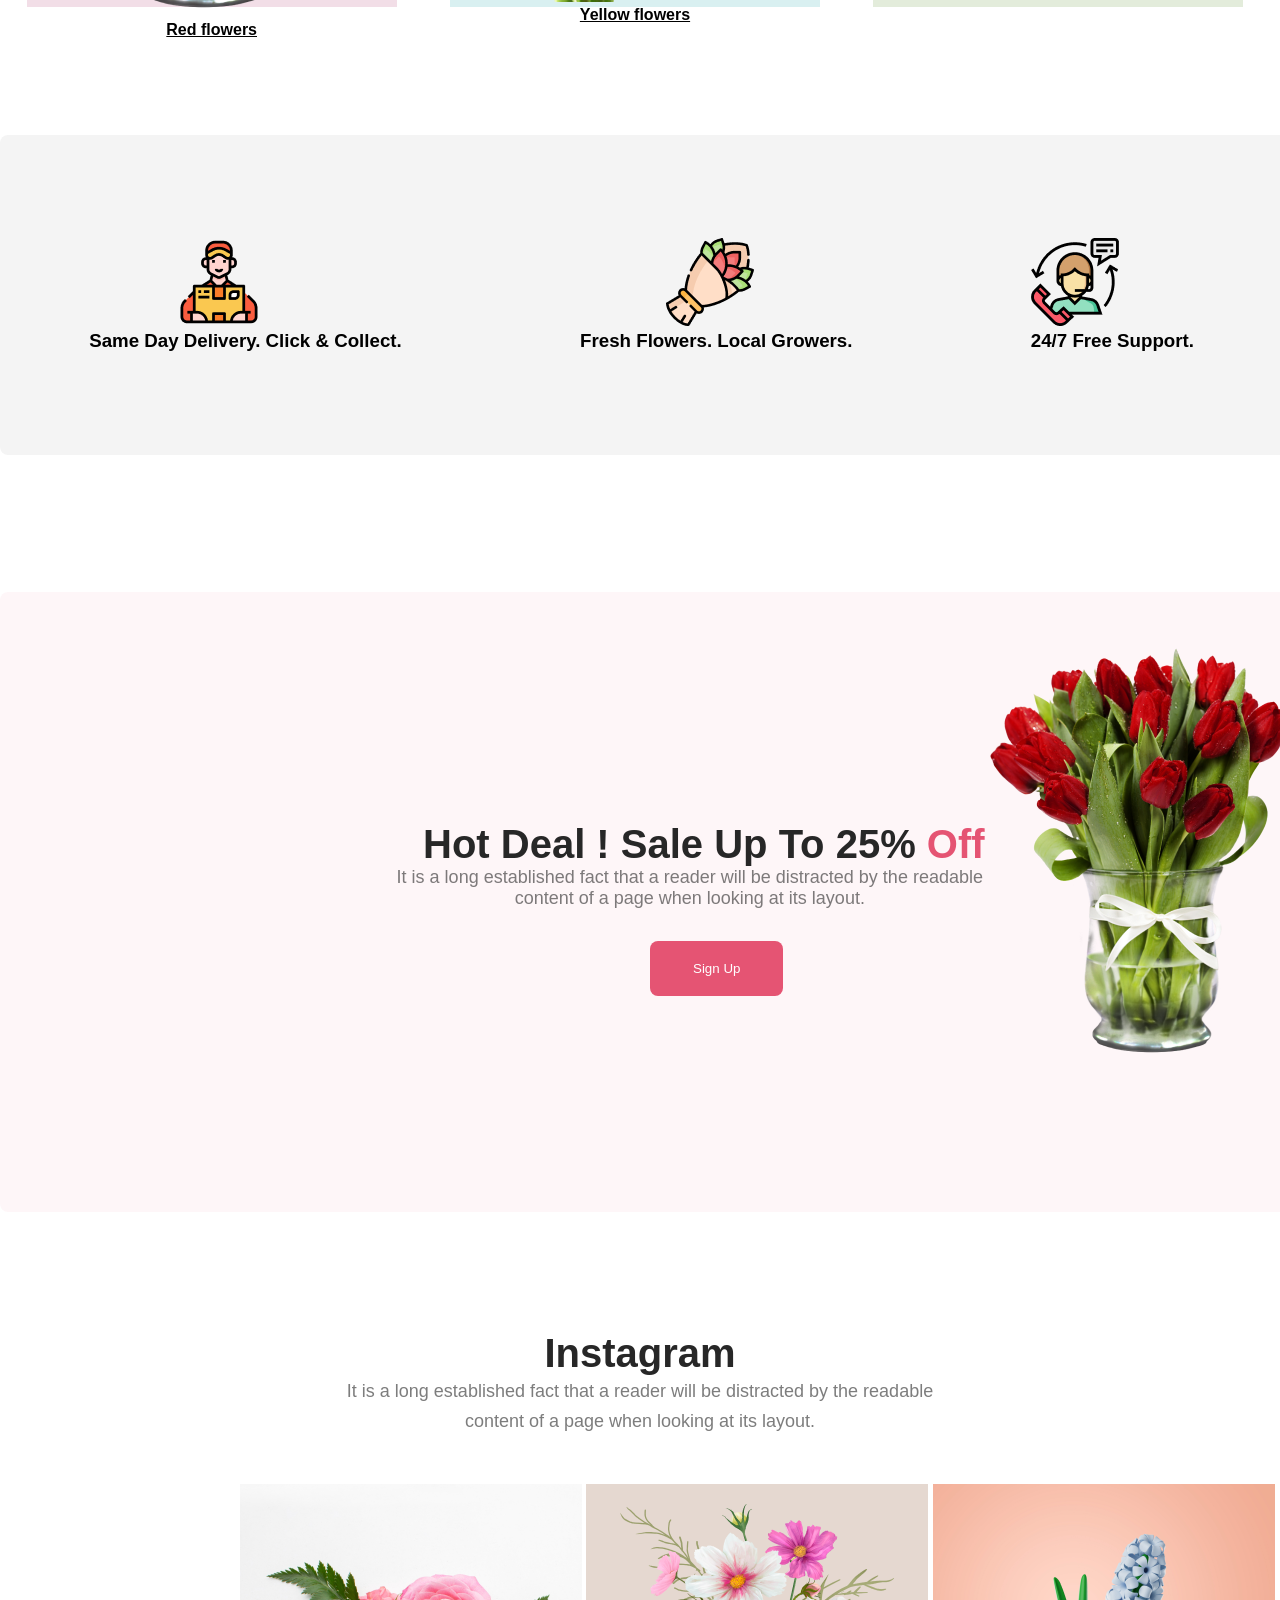
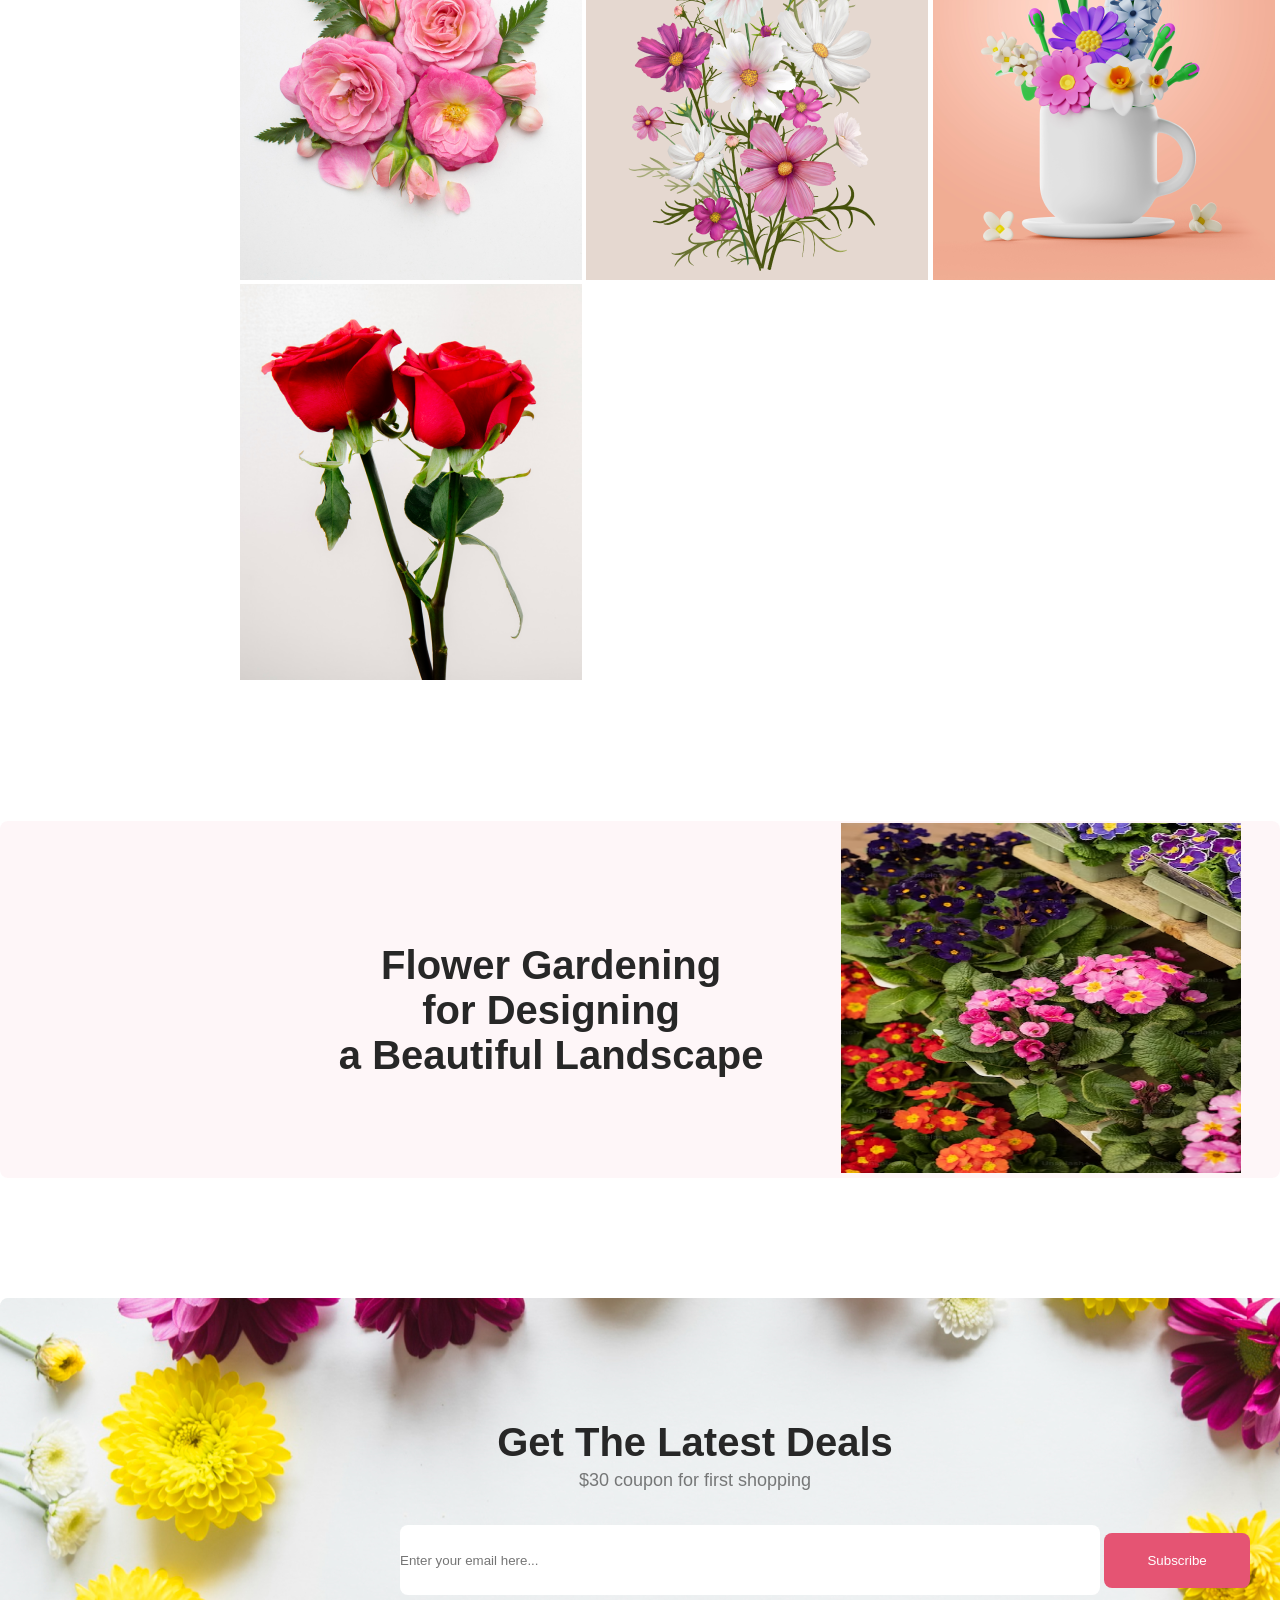
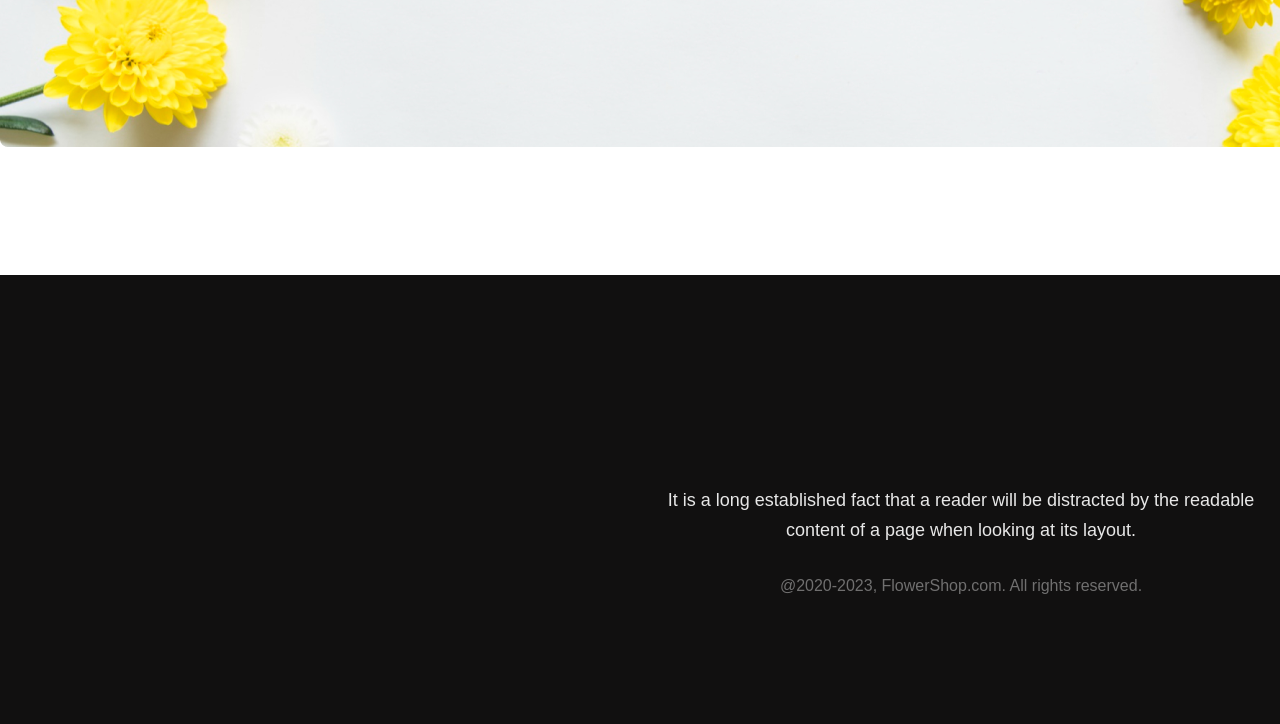
==== commit da3aa3db: "final changes" ====
--- a/flower-shop-assignment/Traial/html.html
+++ b/flower-shop-assignment/Traial/html.html
@@ -92,6 +92,15 @@
                 <img src="../Flower Asset/Rectangle 6.png" alt="">
             </div>
         </section>
+        <section class="Flower-gardening">
+            <div>
+                <h1 id="garden-title" class="latest-title">Flower Gardening <br> for
+                Designing <br> a Beautiful Landscape</h1>
+            </div>
+            <div>
+                <img id="garden-photo" src="../Flower Asset/flower.png" alt="">
+            </div>
+        </section>
         <!-- get the latest details -->
         <section class="latest-details">
             <h1 class="latest-title">Get The Latest Deals</h1>
@@ -101,15 +110,7 @@
                 <button class="btn">Subscribe</button>
             </div>
         </section>
-        <section class="Flower-gardening">
-            <div>
-                <h1 id="garden-title" class="latest-title">Flower Gardening <br> for
-                Designing <br> a Beautiful Landscape</h1>
-            </div>
-            <div>
-                <img id="garden-photo" src="../Flower Asset/flower.png" alt="">
-            </div>
-        </section>
+
     </main>
     <footer>
         <section class="flowershop-container">
--- a/flower-shop-assignment/Traial/style/style.css
+++ b/flower-shop-assignment/Traial/style/style.css
@@ -198,6 +198,7 @@
     margin: auto;
     padding: 0px;
     background-image: url('./back\ 9.png');
+    margin-bottom: 128px;
 }
 
 .latest-title {
